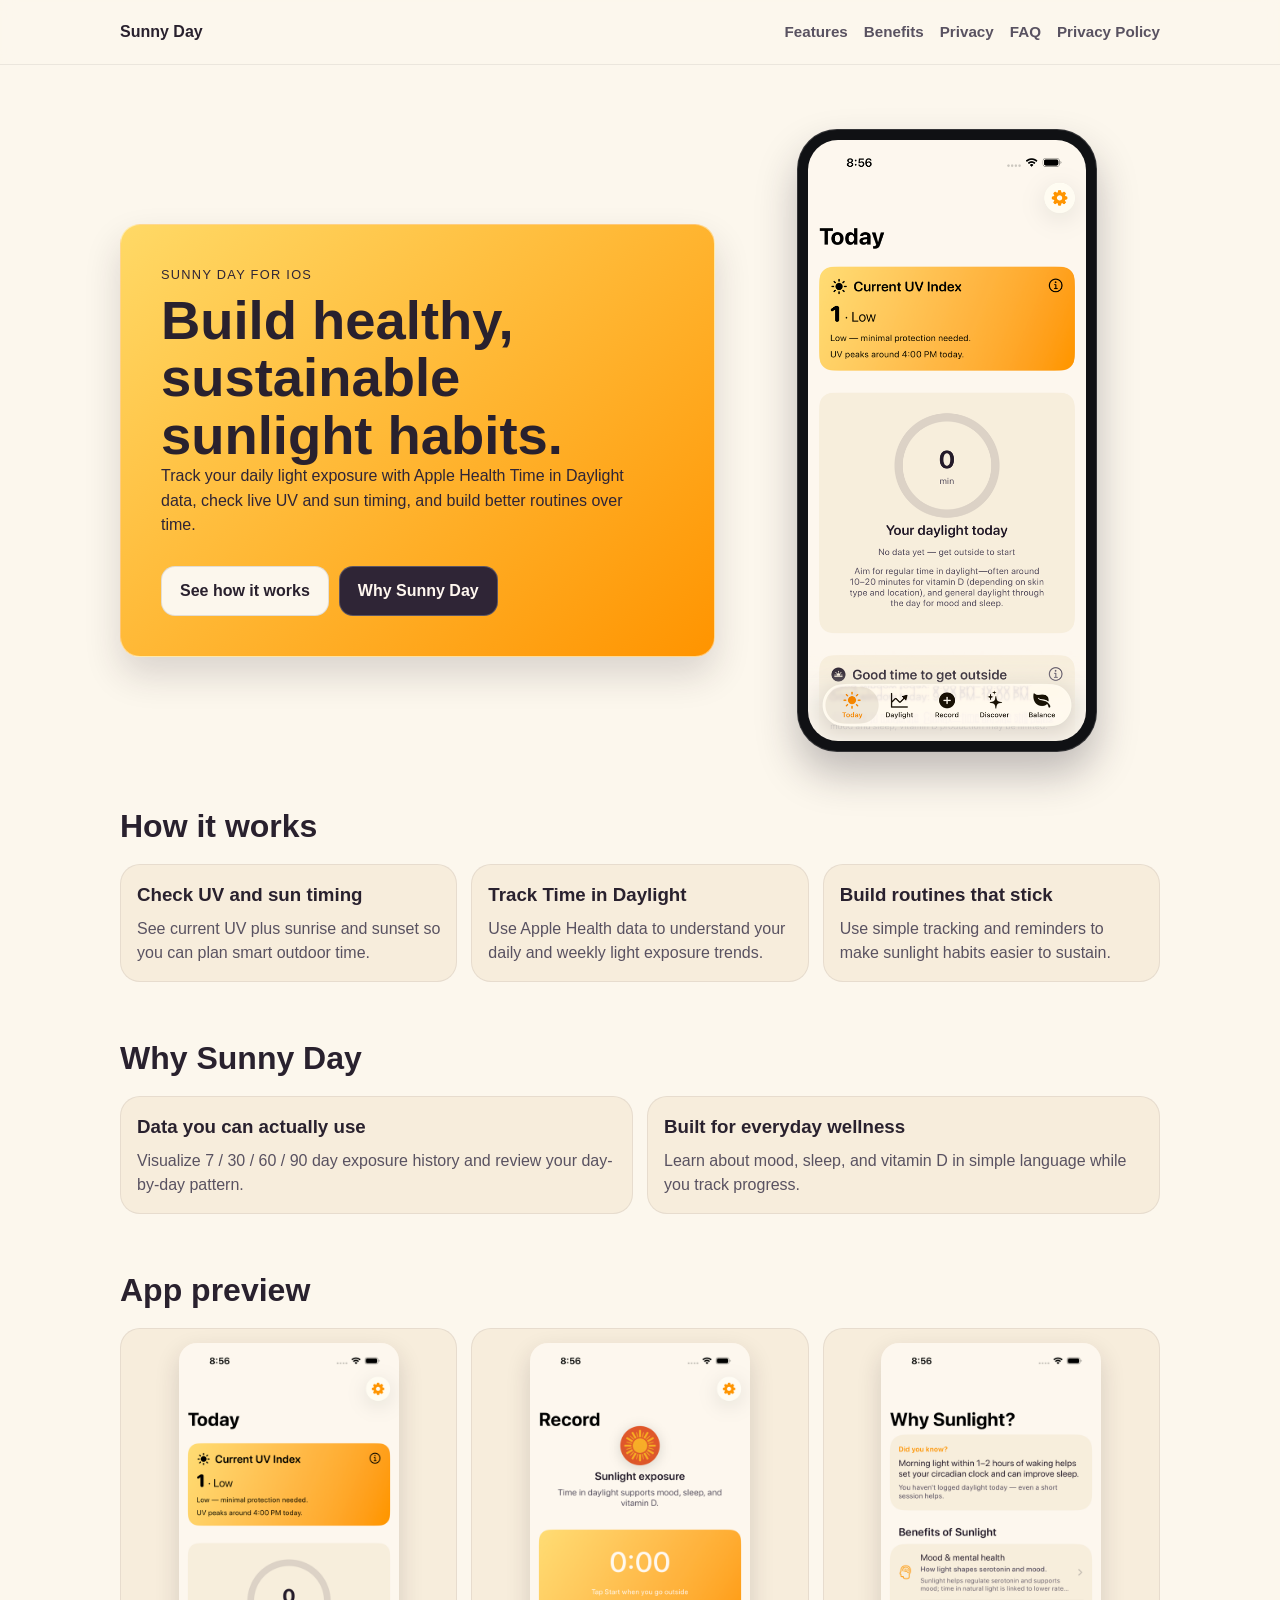
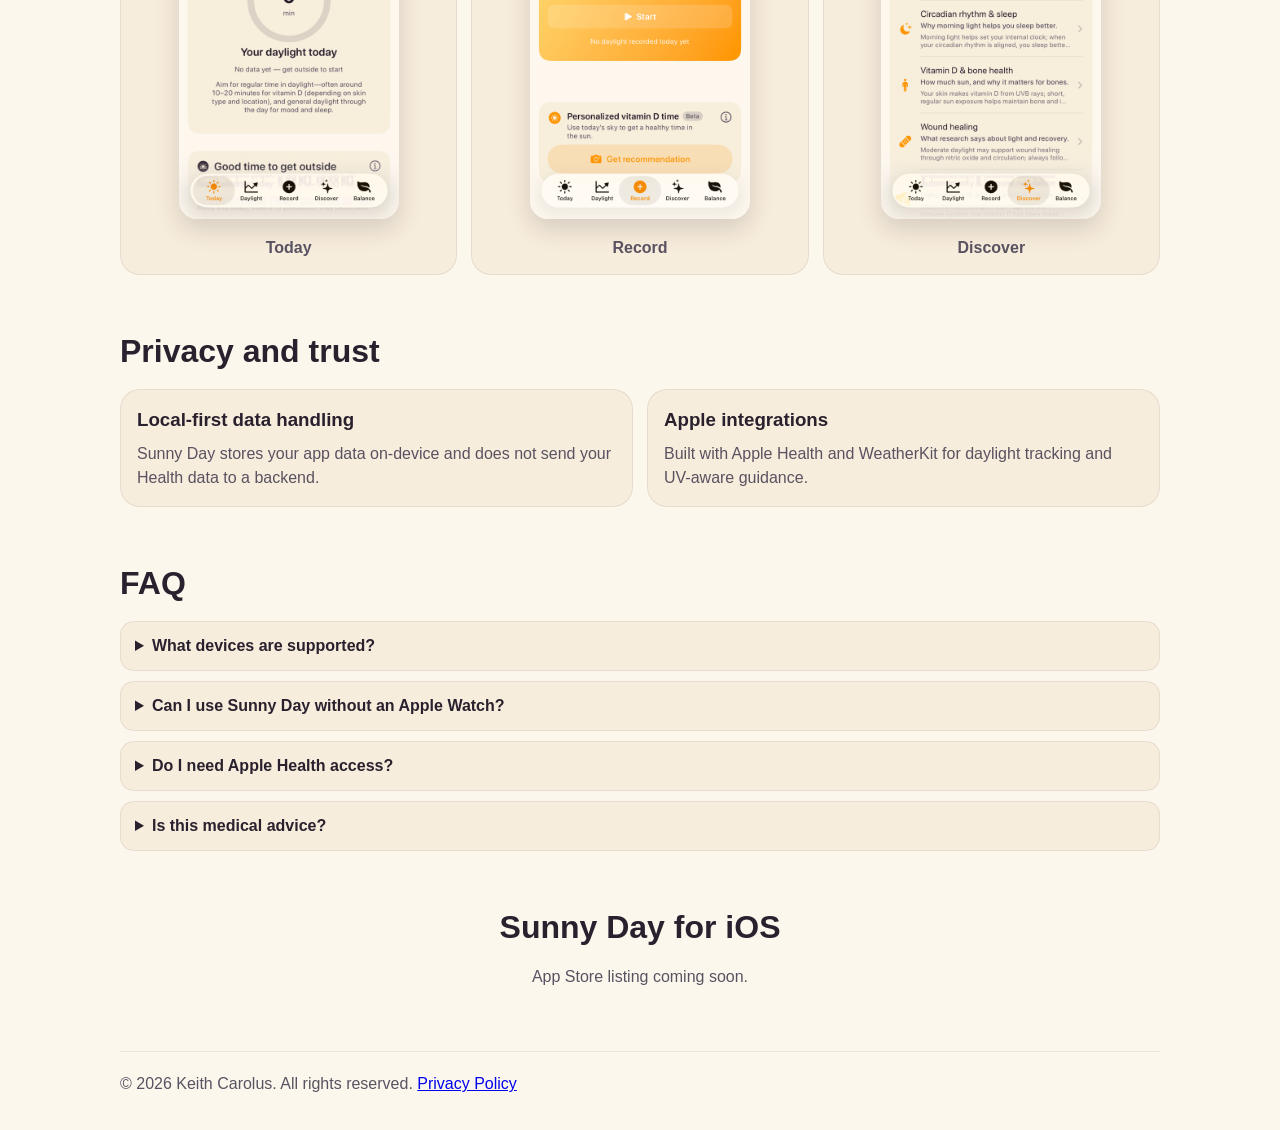
==== index.html @ e941375b "Add dedicated privacy policy page and site links. This adds privacy.html, links to it from navigatio" ====
<!doctype html>
<html lang="en">
  <head>
    <meta charset="utf-8" />
    <meta name="viewport" content="width=device-width, initial-scale=1" />
    <title>Sunny Day</title>
    <meta
      name="description"
      content="Sunny Day for iOS helps you build healthy, sustainable sunlight habits."
    />
    <meta property="og:title" content="Sunny Day for iOS" />
    <meta
      property="og:description"
      content="Track daylight, check UV, and build healthy sunlight routines with Sunny Day."
    />
    <meta property="og:type" content="website" />
    <meta property="og:url" content="https://sunny-day.app/" />
    <meta property="og:image" content="https://sunny-day.app/apple-touch-icon.png" />
    <meta name="twitter:card" content="summary_large_image" />
    <meta name="twitter:title" content="Sunny Day for iOS" />
    <meta
      name="twitter:description"
      content="Build healthy, sustainable sunlight habits with data from Apple Health."
    />
    <link rel="canonical" href="https://sunny-day.app/" />
    <link rel="icon" type="image/png" sizes="32x32" href="./favicon-32.png" />
    <link rel="icon" type="image/png" sizes="16x16" href="./favicon-16.png" />
    <link rel="apple-touch-icon" sizes="180x180" href="./apple-touch-icon.png" />
    <link rel="stylesheet" href="./styles.css" />
  </head>
  <body>
    <header class="site-header">
      <div class="container nav-wrap">
        <a class="brand" href="#top">Sunny Day</a>
        <nav>
          <a href="#features">Features</a>
          <a href="#benefits">Benefits</a>
          <a href="#privacy">Privacy</a>
          <a href="#faq">FAQ</a>
          <a href="./privacy.html">Privacy Policy</a>
        </nav>
      </div>
    </header>

    <main id="top">
      <section class="hero container">
        <div class="hero-copy">
          <p class="eyebrow">Sunny Day for iOS</p>
          <h1>Build healthy, sustainable sunlight habits.</h1>
          <p class="body">
            Track your daily light exposure with Apple Health Time in Daylight
            data, check live UV and sun timing, and build better routines over
            time.
          </p>
          <div class="cta-row">
            <a class="cta" href="#features">See how it works</a>
            <a class="cta cta-primary" href="#benefits">Why Sunny Day</a>
          </div>
        </div>
        <div class="hero-art" aria-label="Sunny Day app preview">
          <div class="device-mockup">
            <img src="./assets/screenshots/01_today.png" alt="Sunny Day Today view screenshot" />
          </div>
        </div>
      </section>

      <section id="features" class="section container">
        <h2>How it works</h2>
        <div class="grid three">
          <article class="card">
            <h3>Check UV and sun timing</h3>
            <p>See current UV plus sunrise and sunset so you can plan smart outdoor time.</p>
          </article>
          <article class="card">
            <h3>Track Time in Daylight</h3>
            <p>Use Apple Health data to understand your daily and weekly light exposure trends.</p>
          </article>
          <article class="card">
            <h3>Build routines that stick</h3>
            <p>Use simple tracking and reminders to make sunlight habits easier to sustain.</p>
          </article>
        </div>
      </section>

      <section id="benefits" class="section container">
        <h2>Why Sunny Day</h2>
        <div class="grid two">
          <article class="card">
            <h3>Data you can actually use</h3>
            <p>Visualize 7 / 30 / 60 / 90 day exposure history and review your day-by-day pattern.</p>
          </article>
          <article class="card">
            <h3>Built for everyday wellness</h3>
            <p>Learn about mood, sleep, and vitamin D in simple language while you track progress.</p>
          </article>
        </div>
      </section>

      <section class="section container">
        <h2>App preview</h2>
        <div class="grid three">
          <article class="shot">
            <img src="./assets/screenshots/01_today.png" alt="Sunny Day Today view screenshot" />
            <p>Today</p>
          </article>
          <article class="shot">
            <img src="./assets/screenshots/03_record.png" alt="Sunny Day Record view screenshot" />
            <p>Record</p>
          </article>
          <article class="shot">
            <img src="./assets/screenshots/04_discover.png" alt="Sunny Day Discover view screenshot" />
            <p>Discover</p>
          </article>
        </div>
      </section>

      <section id="privacy" class="section container">
        <h2>Privacy and trust</h2>
        <div class="grid two">
          <article class="card">
            <h3>Local-first data handling</h3>
            <p>Sunny Day stores your app data on-device and does not send your Health data to a backend.</p>
          </article>
          <article class="card">
            <h3>Apple integrations</h3>
            <p>Built with Apple Health and WeatherKit for daylight tracking and UV-aware guidance.</p>
          </article>
        </div>
      </section>

      <section id="faq" class="section container">
        <h2>FAQ</h2>
        <div class="faq-list">
          <details>
            <summary>What devices are supported?</summary>
            <p>Sunny Day requires iOS 26 or later on iPhone. For Apple Health Time in Daylight data, you need a compatible Apple Watch (SE 2, Series 6, Ultra, and newer).</p>
          </details>
          <details>
            <summary>Can I use Sunny Day without an Apple Watch?</summary>
            <p>Yes. You can still use UV and sun timing features and manually record daylight sessions. Apple Watch is needed only for automatic Time in Daylight tracking from Health.</p>
          </details>
          <details>
            <summary>Do I need Apple Health access?</summary>
            <p>For exposure tracking features, yes. Sunny Day reads and writes the Time in Daylight quantity type for history views and manual recordings.</p>
          </details>
          <details>
            <summary>Is this medical advice?</summary>
            <p>No. Sunny Day is a general wellness app and does not provide medical advice, diagnosis, or treatment.</p>
          </details>
        </div>
      </section>

      <section class="section section-cta container">
        <h2>Sunny Day for iOS</h2>
        <p>App Store listing coming soon.</p>
      </section>
    </main>

    <footer class="site-footer container">
      <p>&copy; 2026 Keith Carolus. All rights reserved. <a href="./privacy.html">Privacy Policy</a></p>
    </footer>
  </body>
</html>
---- styles.css ----
:root {
  color-scheme: light dark;
  --surface: #fcf7ed;
  --surface-alt: #f7eddc;
  --text-primary: #29212e;
  --text-secondary: #595261;
  --brand-primary: #ff9400;
  --brand-secondary: #ffd966;
  --container: 1040px;
}

* {
  box-sizing: border-box;
}

body {
  margin: 0;
  font-family: ui-rounded, "SF Pro Rounded", -apple-system, BlinkMacSystemFont, "Segoe UI", sans-serif;
  color: var(--text-primary);
  background: var(--surface);
  line-height: 1.5;
}

.container {
  width: min(var(--container), calc(100% - 32px));
  margin-inline: auto;
}

.site-header {
  position: sticky;
  top: 0;
  z-index: 5;
  background: color-mix(in srgb, var(--surface) 85%, transparent);
  backdrop-filter: blur(8px);
  border-bottom: 1px solid rgba(41, 33, 46, 0.08);
}

.nav-wrap {
  min-height: 64px;
  display: flex;
  align-items: center;
  justify-content: space-between;
  gap: 12px;
}

.brand {
  font-weight: 800;
  color: var(--text-primary);
  text-decoration: none;
}

nav {
  display: flex;
  gap: 16px;
}

nav a {
  color: var(--text-secondary);
  text-decoration: none;
  font-weight: 600;
  font-size: 0.95rem;
}

nav a:hover {
  color: var(--text-primary);
}

.hero {
  display: grid;
  gap: 20px;
  grid-template-columns: 1.4fr 1fr;
  align-items: center;
  padding: clamp(28px, 5vw, 64px) 0 24px;
}

.hero-copy {
  background: linear-gradient(140deg, var(--brand-secondary), var(--brand-primary));
  border: 1px solid rgba(255, 255, 255, 0.45);
  border-radius: 20px;
  padding: clamp(24px, 4vw, 40px);
  box-shadow: 0 18px 36px rgba(41, 33, 46, 0.16);
}

.hero-art {
  display: grid;
  place-items: center;
}

.device-mockup {
  width: min(300px, 78%);
  background: #101114;
  border-radius: 40px;
  padding: 10px;
  box-shadow: 0 22px 40px rgba(41, 33, 46, 0.28);
  border: 1px solid rgba(255, 255, 255, 0.15);
}

.device-mockup img {
  display: block;
  width: 100%;
  border-radius: 30px;
}

.eyebrow {
  margin: 0 0 8px;
  font-size: 0.8rem;
  letter-spacing: 0.1em;
  text-transform: uppercase;
  color: #2f2536;
}

h1 {
  margin: 0;
  font-size: clamp(2rem, 6vw, 3.4rem);
  line-height: 1.05;
  color: var(--text-primary);
  font-weight: 800;
}

.tagline {
  margin: 14px 0 10px;
  font-size: clamp(1.1rem, 2.6vw, 1.4rem);
  color: var(--text-primary);
  font-weight: 600;
}

.body {
  margin: 0 0 28px;
  max-width: 56ch;
  line-height: 1.55;
  color: #2f2536;
}

.cta-row {
  display: flex;
  flex-wrap: wrap;
  gap: 10px;
}

.cta {
  display: inline-block;
  background: var(--surface);
  color: var(--text-primary);
  text-decoration: none;
  font-weight: 700;
  border-radius: 14px;
  padding: 12px 18px;
  border: 1px solid rgba(41, 33, 46, 0.12);
}

.cta:hover {
  background: var(--surface-alt);
}

.cta-primary {
  background: #2f2536;
  color: #fff7ef;
  border-color: rgba(255, 255, 255, 0.22);
}

.cta-primary:hover {
  background: #1f1824;
}

.section {
  padding: 26px 0;
}

.section h2 {
  margin: 0 0 14px;
  font-size: clamp(1.3rem, 3vw, 2rem);
}

.grid {
  display: grid;
  gap: 14px;
}

.grid.three {
  grid-template-columns: repeat(3, minmax(0, 1fr));
}

.grid.five {
  grid-template-columns: repeat(5, minmax(0, 1fr));
}

.grid.two {
  grid-template-columns: repeat(2, minmax(0, 1fr));
}

.card {
  background: var(--surface-alt);
  border: 1px solid rgba(41, 33, 46, 0.08);
  border-radius: 20px;
  padding: 16px;
}

.card h3 {
  margin: 0 0 8px;
}

.card p {
  margin: 0;
  color: var(--text-secondary);
}

.shot {
  margin: 0;
  background: var(--surface-alt);
  border: 1px solid rgba(41, 33, 46, 0.08);
  border-radius: 20px;
  padding: 14px;
  text-align: center;
}

.shot img {
  width: 100%;
  max-width: 220px;
  border-radius: 18px;
  box-shadow: 0 10px 24px rgba(41, 33, 46, 0.16);
}

.shot p {
  margin: 10px 0 0;
  color: var(--text-secondary);
  font-weight: 600;
}

.faq-list {
  display: grid;
  gap: 10px;
}

details {
  background: var(--surface-alt);
  border: 1px solid rgba(41, 33, 46, 0.08);
  border-radius: 14px;
  padding: 12px 14px;
}

summary {
  cursor: pointer;
  font-weight: 700;
}

details p {
  margin: 8px 0 0;
  color: var(--text-secondary);
}

.section-cta {
  text-align: center;
  padding-bottom: 48px;
}

.section-cta p {
  margin: 0 0 14px;
  color: var(--text-secondary);
}

.site-footer {
  border-top: 1px solid rgba(41, 33, 46, 0.08);
  padding: 20px 0 34px;
}

.site-footer p {
  margin: 0;
  color: var(--text-secondary);
}

@media (max-width: 860px) {
  .hero {
    grid-template-columns: 1fr;
  }

  .hero-art {
    order: -1;
  }

  .device-mockup {
    width: min(260px, 70%);
  }

  .grid.three,
  .grid.five,
  .grid.two {
    grid-template-columns: 1fr;
  }
}

@media (prefers-color-scheme: dark) {
  :root {
    --surface: #1c1a1f;
    --surface-alt: #2e2930;
    --text-primary: #faf5f0;
    --text-secondary: #b8afbf;
    --brand-primary: #ff9e26;
    --brand-secondary: #f2bf59;
  }

  .site-header,
  .site-footer,
  .card,
  .shot,
  details {
    border-color: rgba(255, 255, 255, 0.09);
  }

  .eyebrow {
    color: rgba(250, 245, 240, 0.85);
  }

  .cta {
    border-color: rgba(255, 255, 255, 0.1);
  }

  .cta-primary {
    background: #faf5f0;
    color: #1c1a1f;
  }

  .cta-primary:hover {
    background: #e9ddd1;
  }

  .device-mockup {
    background: #090a0c;
    border-color: rgba(255, 255, 255, 0.2);
  }
}
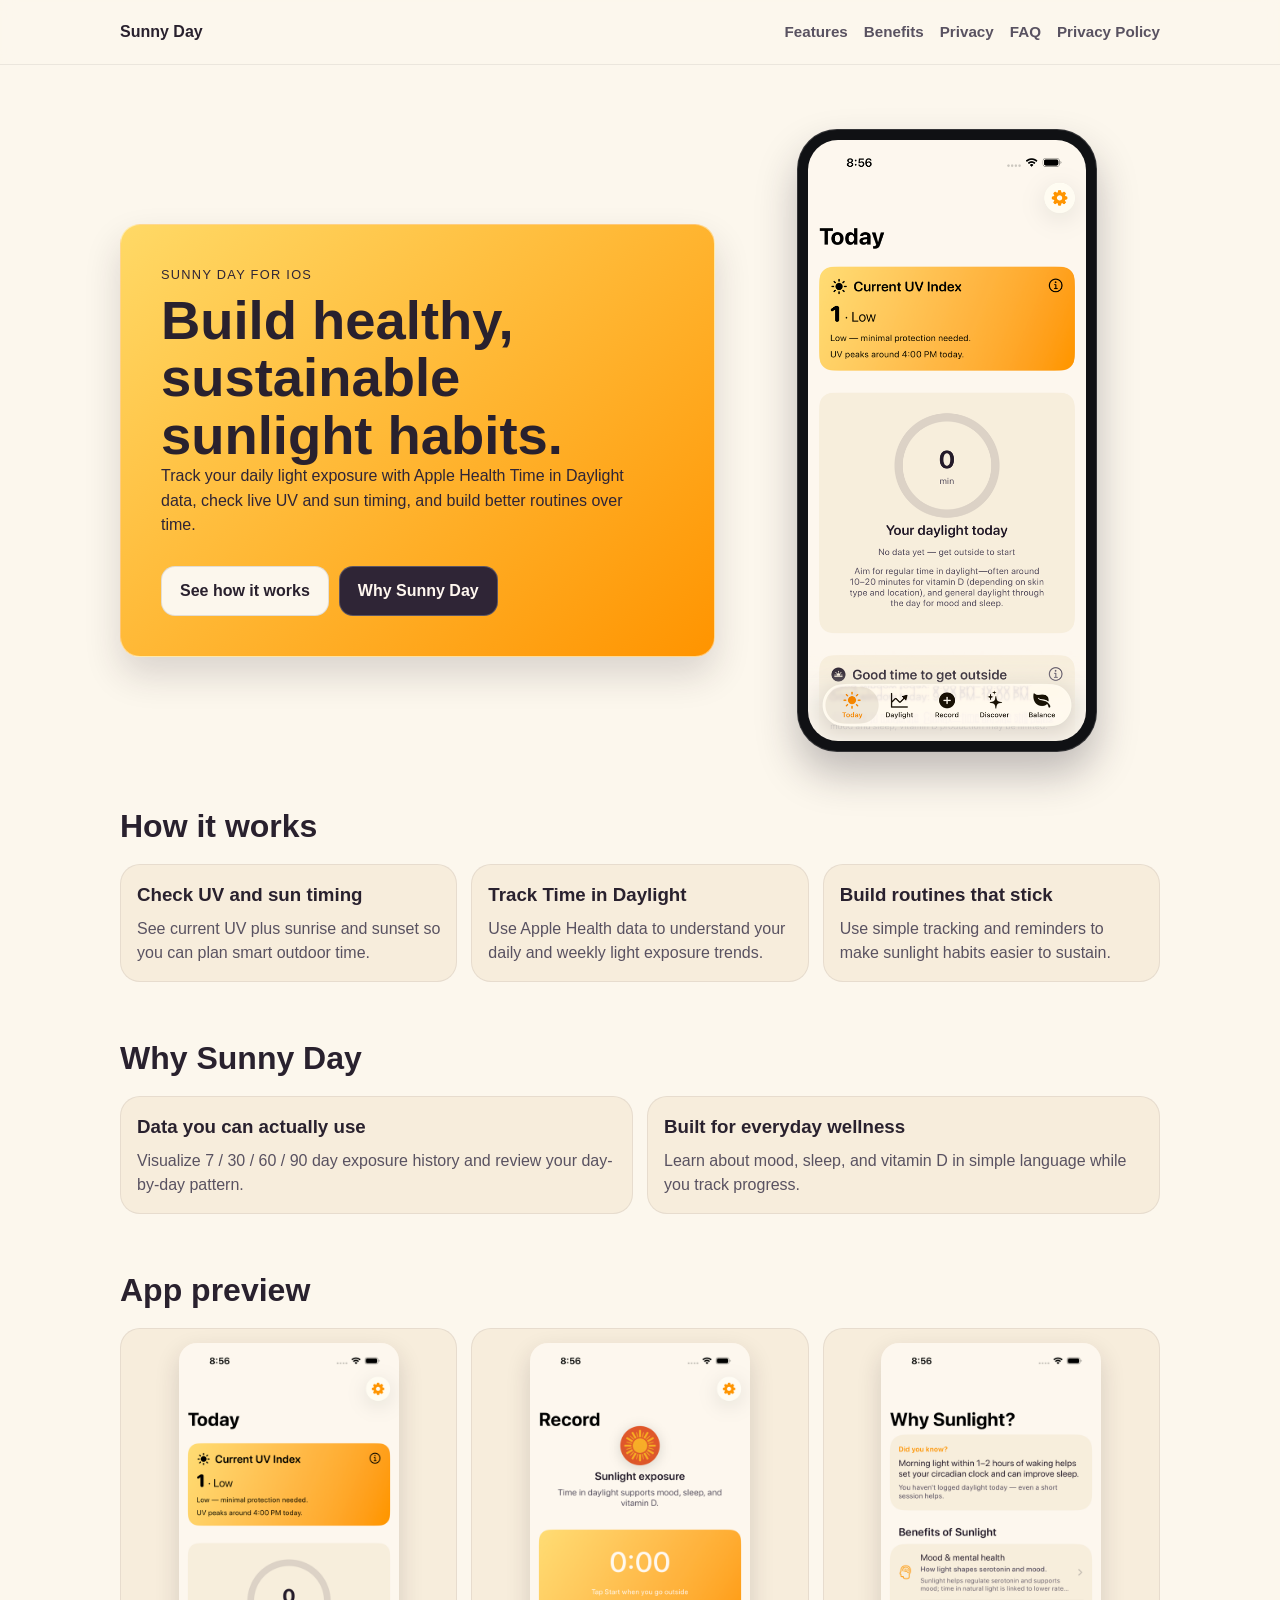
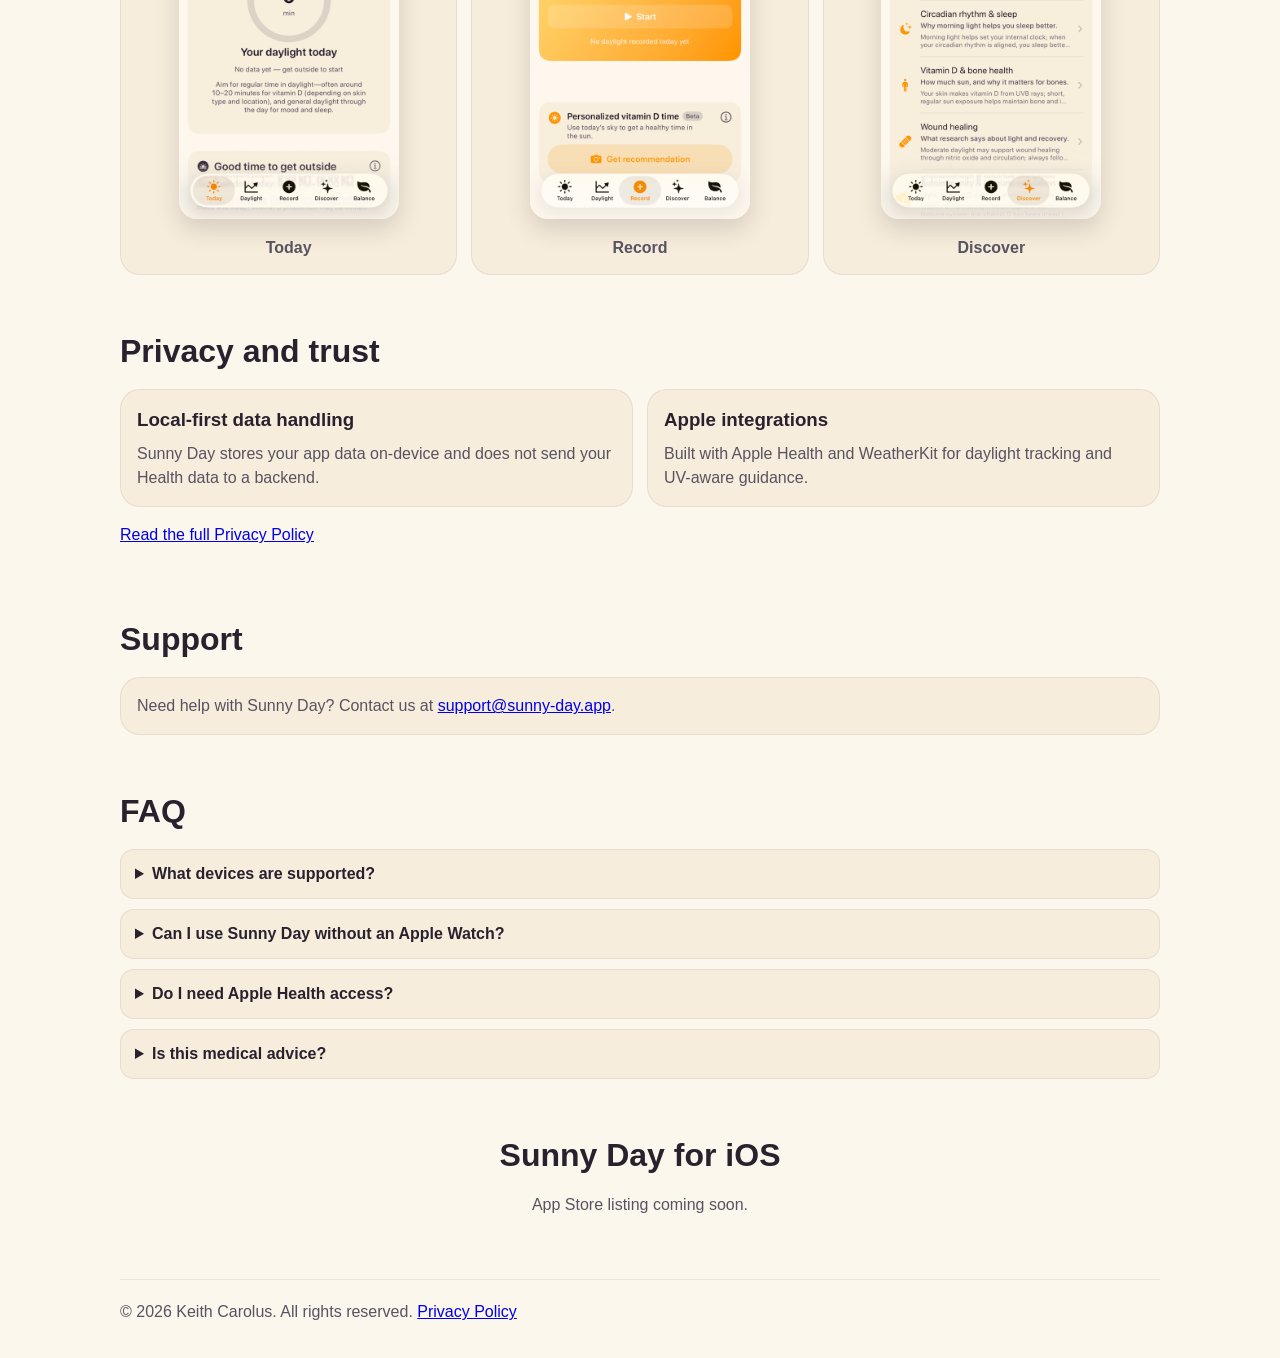
==== commit c8970da3: "Add support section and refine privacy policy link placement. This adds a support contact block and " ====
--- a/index.html
+++ b/index.html
@@ -126,6 +126,14 @@
             <p>Built with Apple Health and WeatherKit for daylight tracking and UV-aware guidance.</p>
           </article>
         </div>
+        <p><a href="./privacy.html">Read the full Privacy Policy</a></p>
+      </section>
+
+      <section id="support" class="section container">
+        <h2>Support</h2>
+        <div class="card">
+          <p>Need help with Sunny Day? Contact us at <a href="mailto:support@sunny-day.app">support@sunny-day.app</a>.</p>
+        </div>
       </section>
 
       <section id="faq" class="section container">
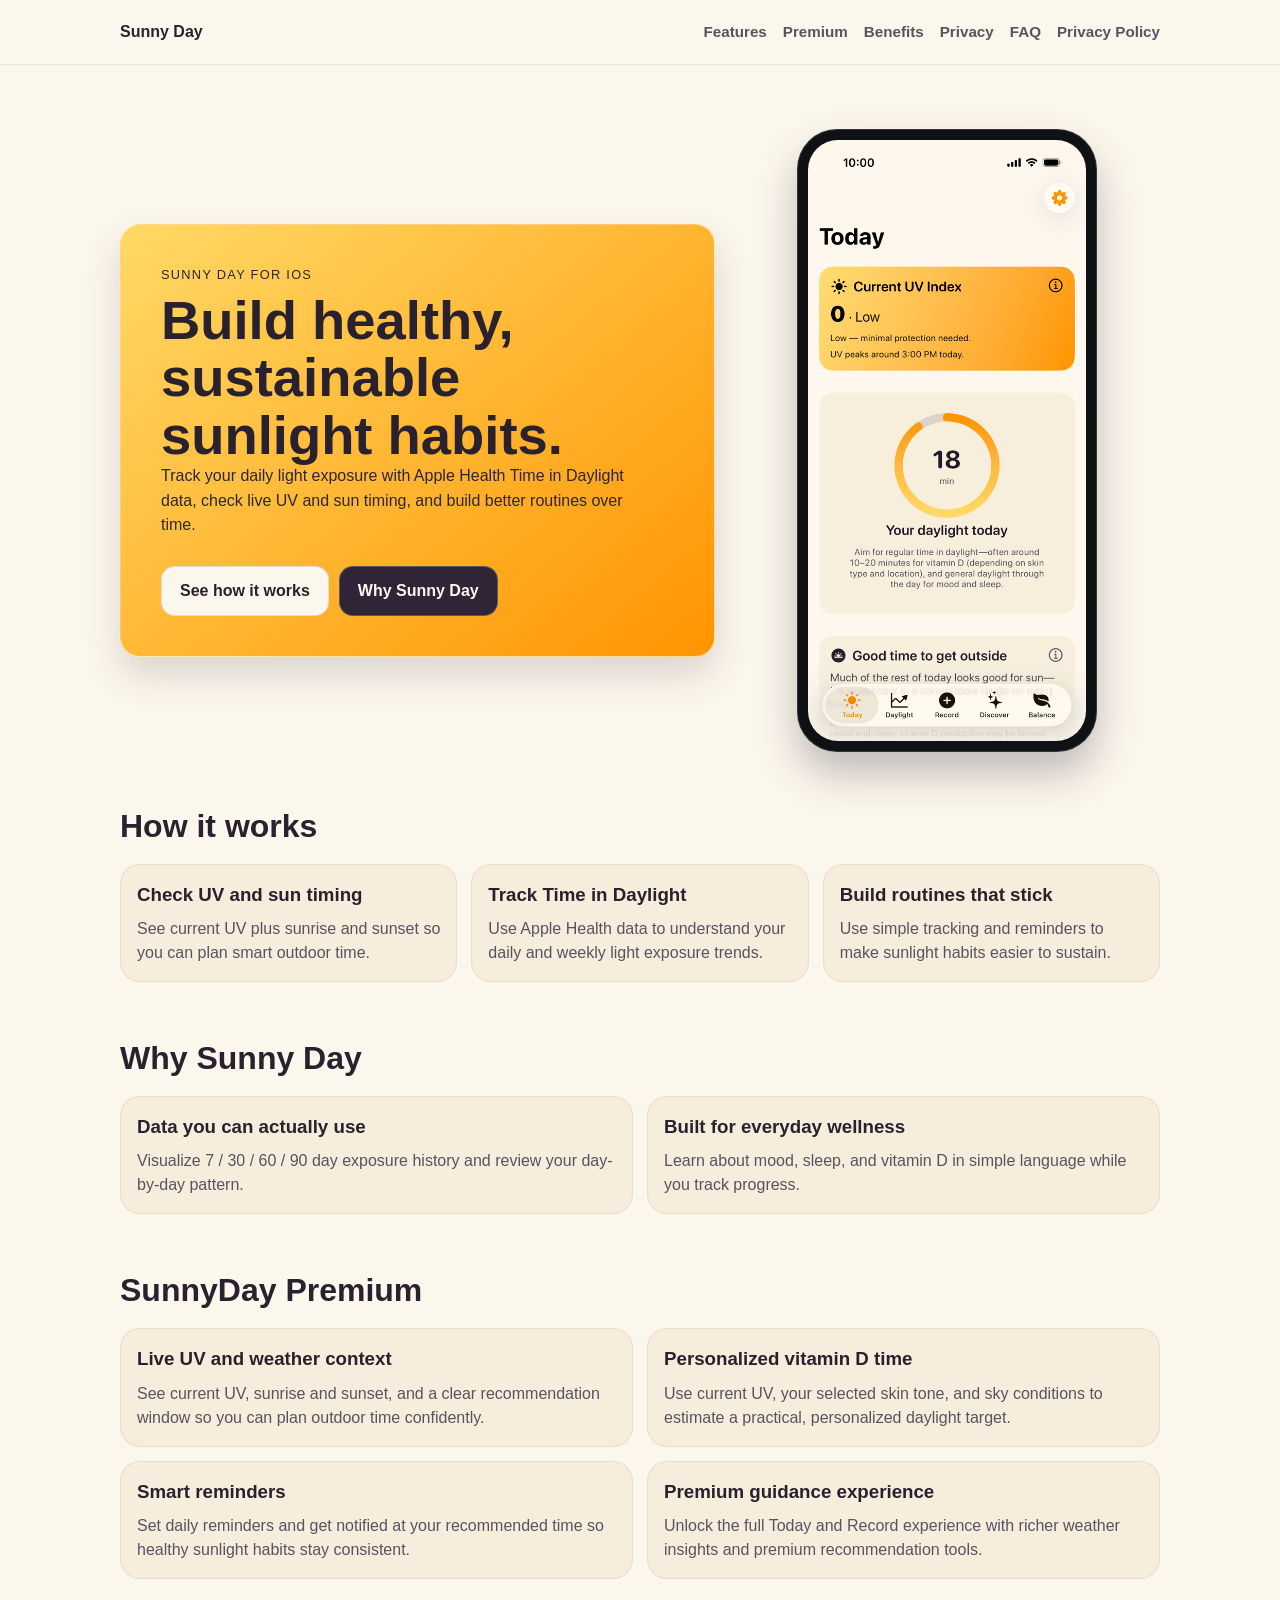
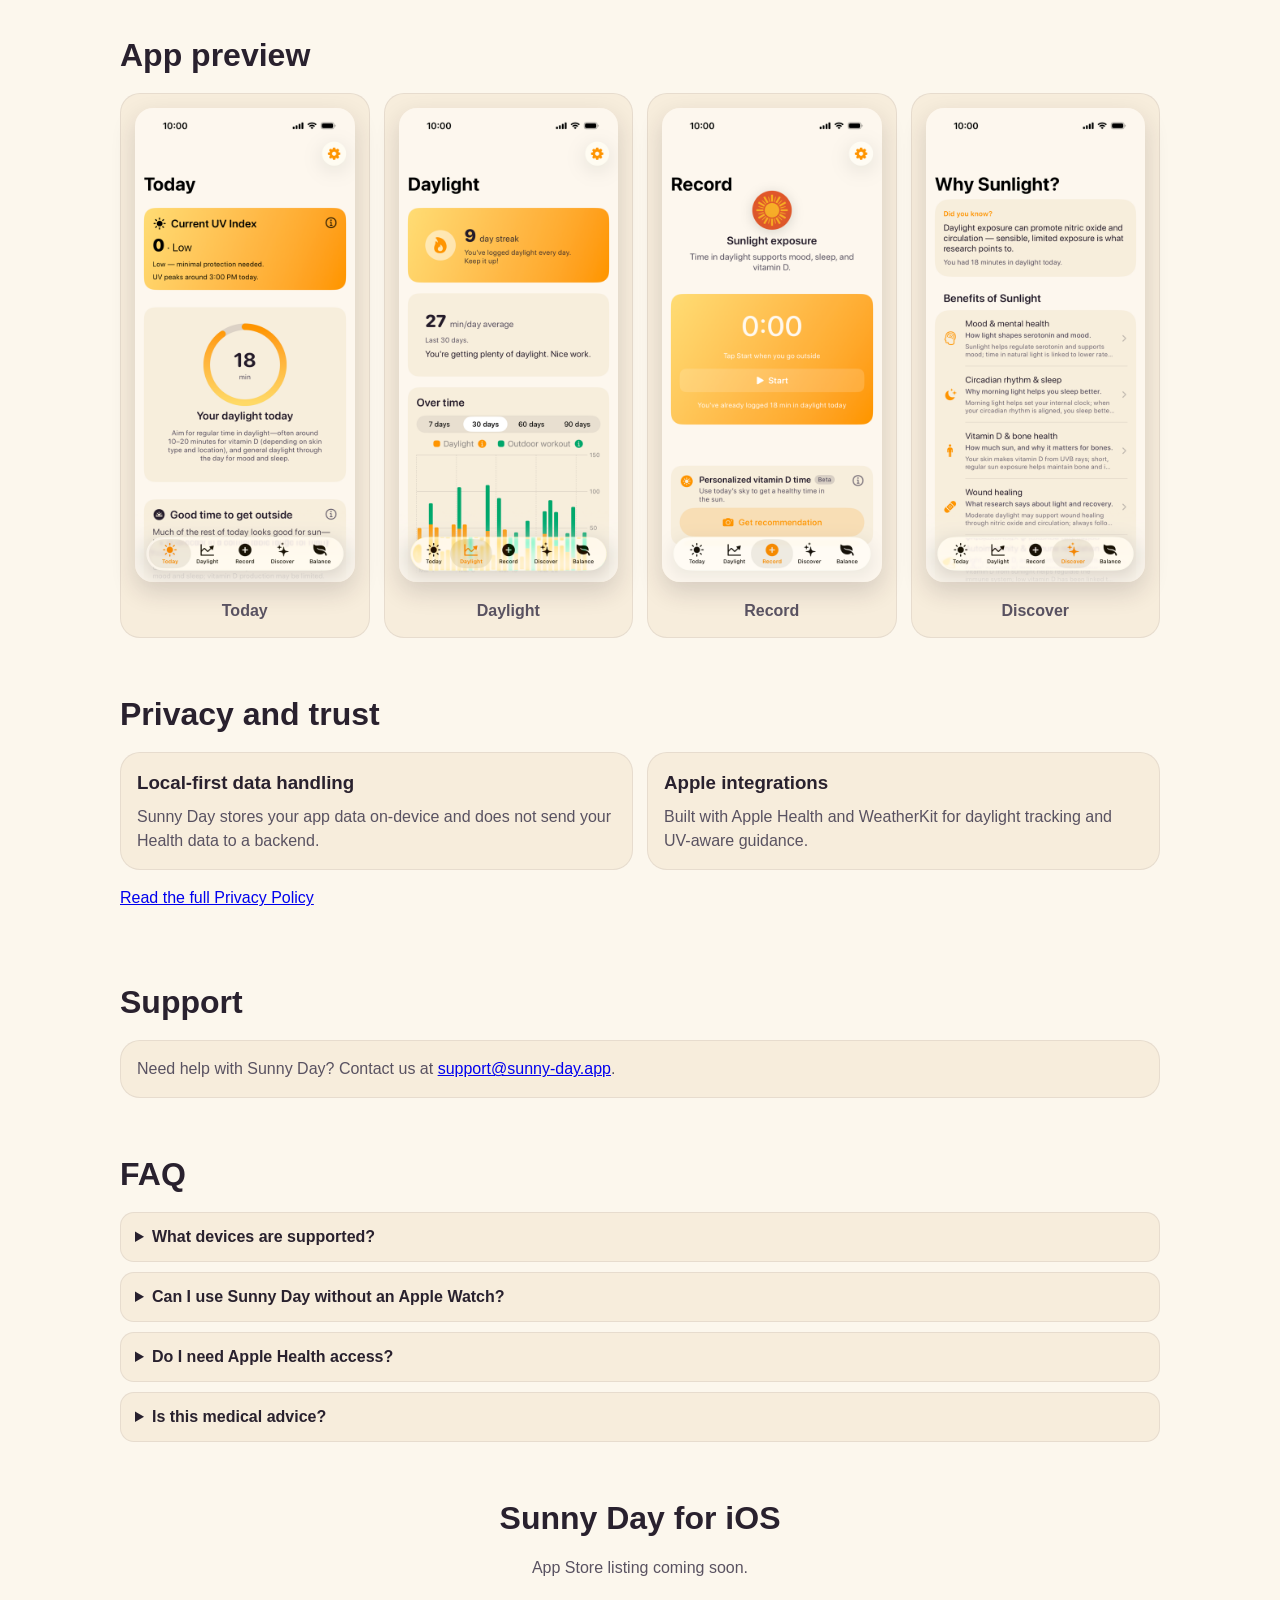
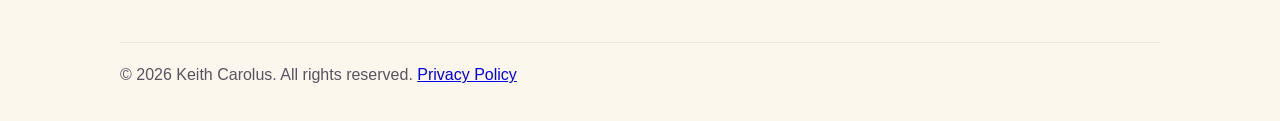
==== commit 19cbb02f: "Add Daylight preview and SunnyDay Premium section. Expand the app preview gallery to include the Day" ====
--- a/index.html
+++ b/index.html
@@ -34,6 +34,7 @@
         <a class="brand" href="#top">Sunny Day</a>
         <nav>
           <a href="#features">Features</a>
+          <a href="#premium">Premium</a>
           <a href="#benefits">Benefits</a>
           <a href="#privacy">Privacy</a>
           <a href="#faq">FAQ</a>
@@ -96,12 +97,38 @@
         </div>
       </section>
 
+      <section id="premium" class="section container">
+        <h2>SunnyDay Premium</h2>
+        <div class="grid two">
+          <article class="card">
+            <h3>Live UV and weather context</h3>
+            <p>See current UV, sunrise and sunset, and a clear recommendation window so you can plan outdoor time confidently.</p>
+          </article>
+          <article class="card">
+            <h3>Personalized vitamin D time</h3>
+            <p>Use current UV, your selected skin tone, and sky conditions to estimate a practical, personalized daylight target.</p>
+          </article>
+          <article class="card">
+            <h3>Smart reminders</h3>
+            <p>Set daily reminders and get notified at your recommended time so healthy sunlight habits stay consistent.</p>
+          </article>
+          <article class="card">
+            <h3>Premium guidance experience</h3>
+            <p>Unlock the full Today and Record experience with richer weather insights and premium recommendation tools.</p>
+          </article>
+        </div>
+      </section>
+
       <section class="section container">
         <h2>App preview</h2>
-        <div class="grid three">
+        <div class="grid four">
           <article class="shot">
             <img src="./assets/screenshots/01_today.png" alt="Sunny Day Today view screenshot" />
             <p>Today</p>
+          </article>
+          <article class="shot">
+            <img src="./assets/screenshots/02_daylight.png" alt="Sunny Day Daylight view screenshot" />
+            <p>Daylight</p>
           </article>
           <article class="shot">
             <img src="./assets/screenshots/03_record.png" alt="Sunny Day Record view screenshot" />
--- a/styles.css
+++ b/styles.css
@@ -180,6 +180,10 @@
   grid-template-columns: repeat(3, minmax(0, 1fr));
 }
 
+.grid.four {
+  grid-template-columns: repeat(4, minmax(0, 1fr));
+}
+
 .grid.five {
   grid-template-columns: repeat(5, minmax(0, 1fr));
 }
@@ -282,6 +286,7 @@
   }
 
   .grid.three,
+  .grid.four,
   .grid.five,
   .grid.two {
     grid-template-columns: 1fr;
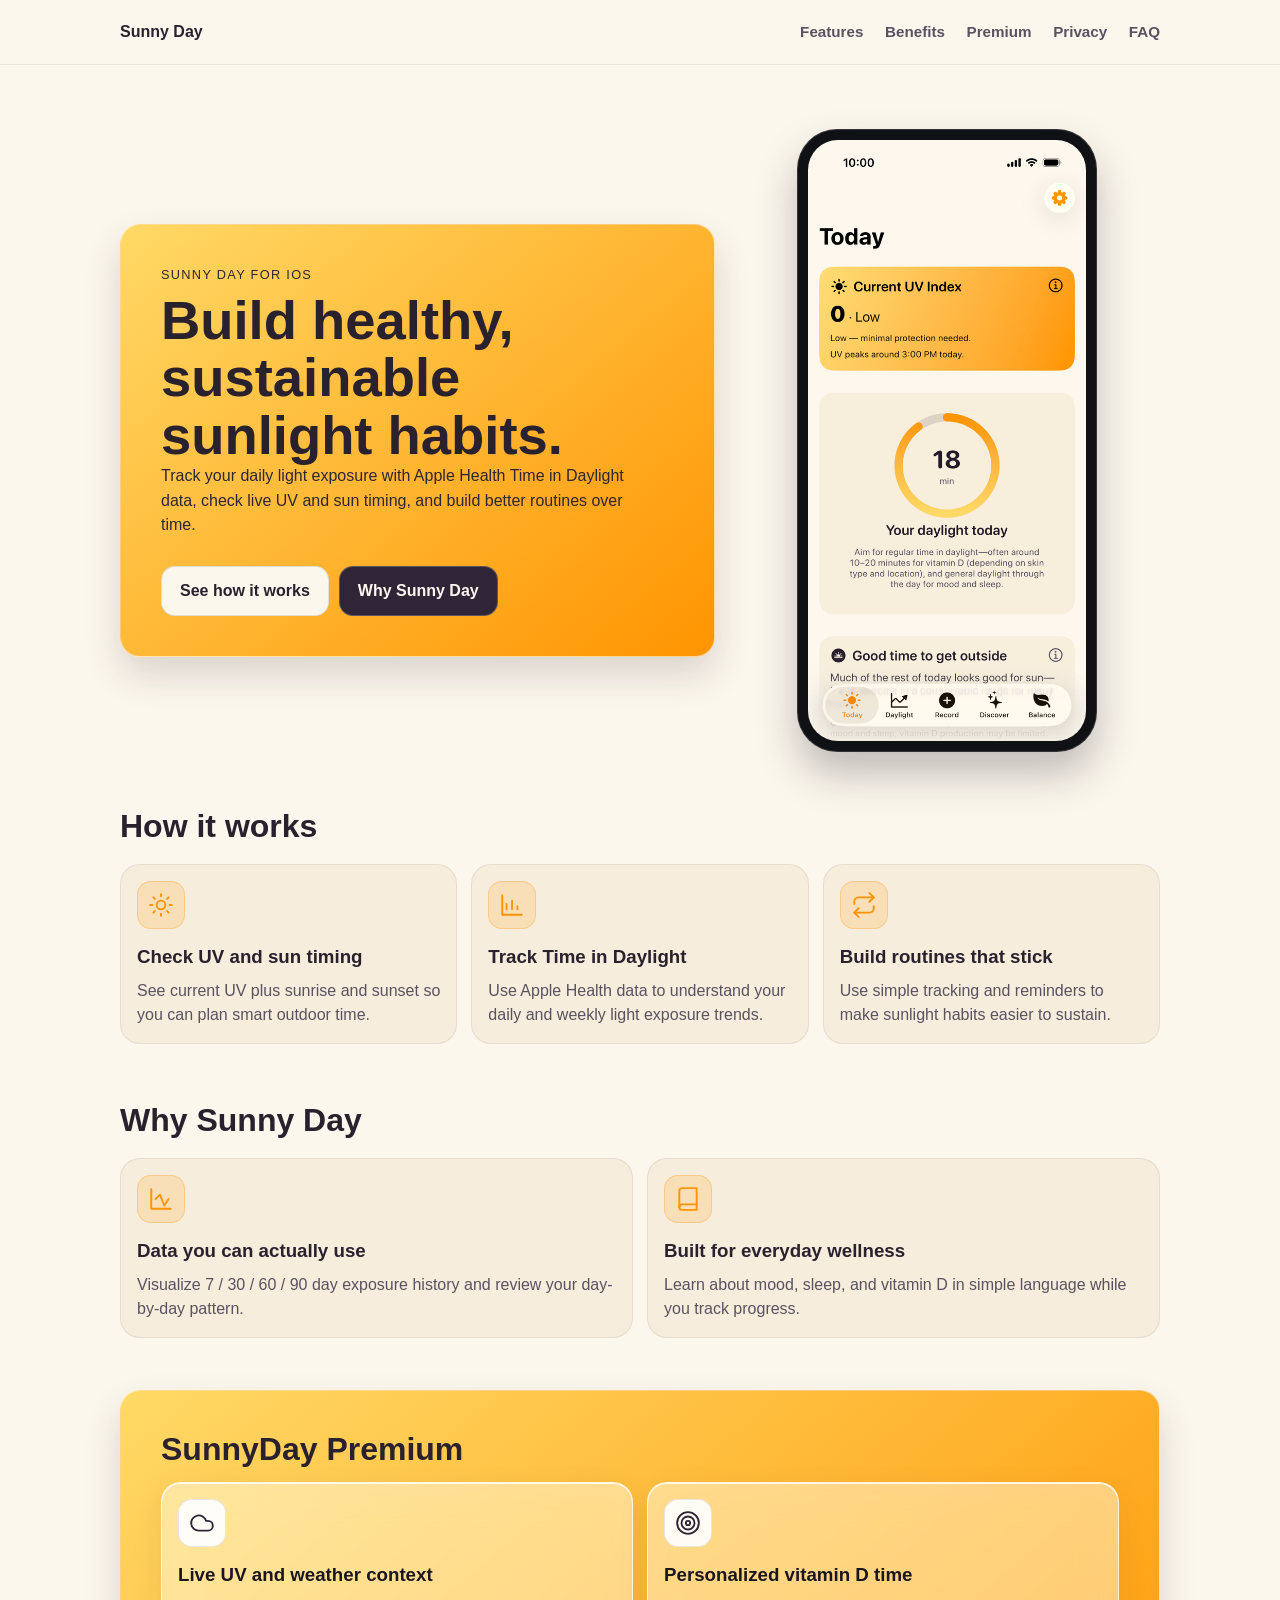
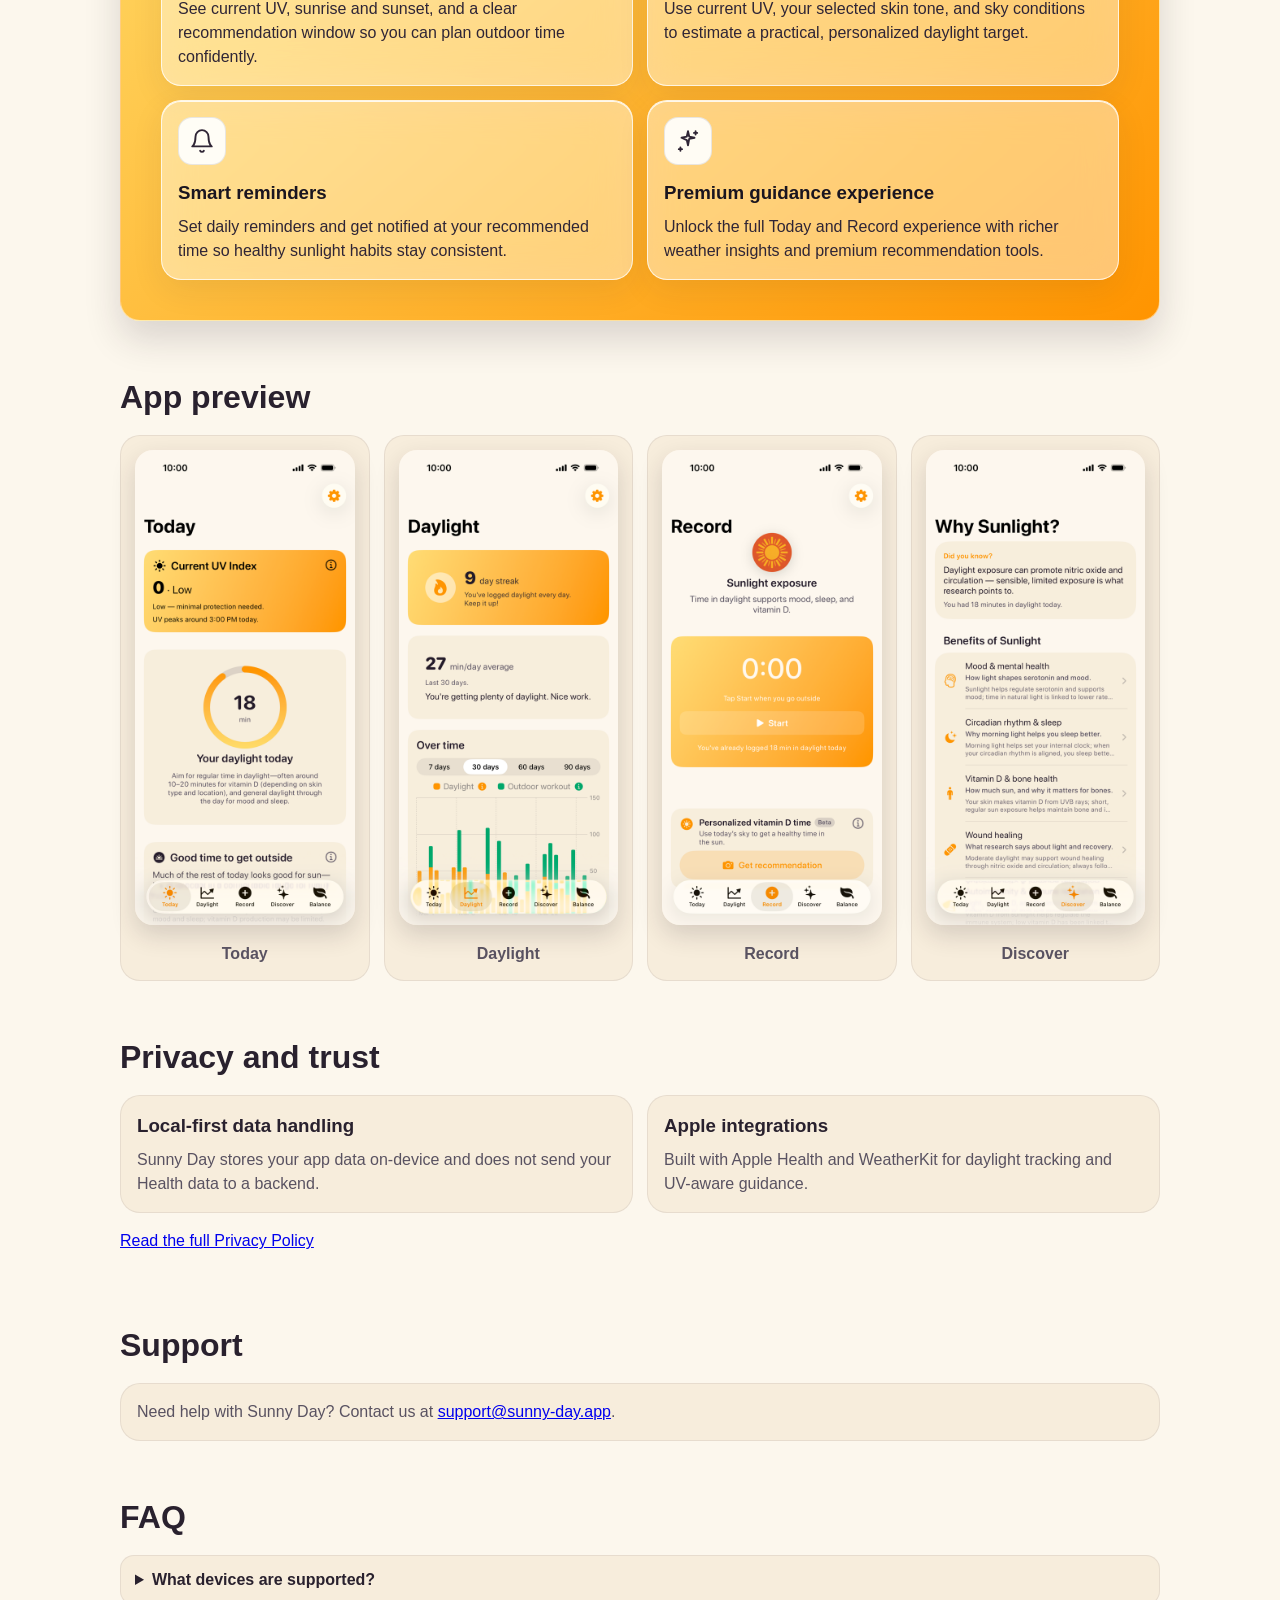
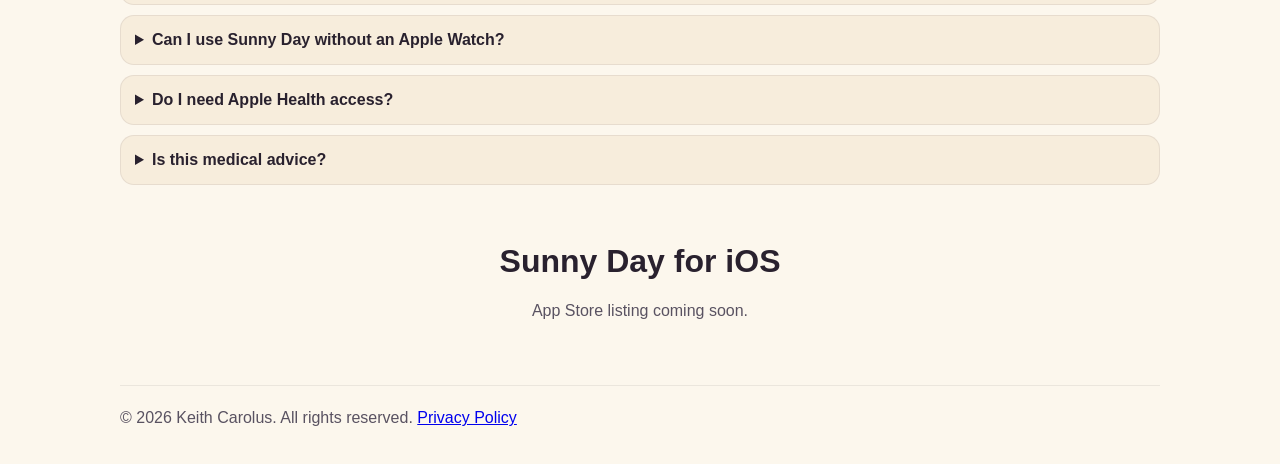
==== commit 94380637: "Marketing site: nav, privacy layout, icons, premium sunny card - Nav order Features → Benefits → Pre" ====
--- a/index.html
+++ b/index.html
@@ -32,13 +32,12 @@
     <header class="site-header">
       <div class="container nav-wrap">
         <a class="brand" href="#top">Sunny Day</a>
-        <nav>
+        <nav aria-label="Primary">
           <a href="#features">Features</a>
+          <a href="#benefits">Benefits</a>
           <a href="#premium">Premium</a>
-          <a href="#benefits">Benefits</a>
           <a href="#privacy">Privacy</a>
           <a href="#faq">FAQ</a>
-          <a href="./privacy.html">Privacy Policy</a>
         </nav>
       </div>
     </header>
@@ -69,14 +68,23 @@
         <h2>How it works</h2>
         <div class="grid three">
           <article class="card">
+            <div class="card-icon" aria-hidden="true">
+              <svg xmlns="http://www.w3.org/2000/svg" viewBox="0 0 24 24" fill="none" stroke="currentColor" stroke-width="1.75" stroke-linecap="round" stroke-linejoin="round"><circle cx="12" cy="12" r="4" /><path d="M12 2v2M12 20v2M4.93 4.93l1.42 1.42M17.65 17.65l1.42 1.42M2 12h2M20 12h2M4.93 19.07l1.42-1.42M17.65 6.35l1.42-1.42" /></svg>
+            </div>
             <h3>Check UV and sun timing</h3>
             <p>See current UV plus sunrise and sunset so you can plan smart outdoor time.</p>
           </article>
           <article class="card">
+            <div class="card-icon" aria-hidden="true">
+              <svg xmlns="http://www.w3.org/2000/svg" viewBox="0 0 24 24" fill="none" stroke="currentColor" stroke-width="1.75" stroke-linecap="round" stroke-linejoin="round"><path d="M3 3v18h18" /><path d="M7 16v-5M12 16V8M17 16v-3" /></svg>
+            </div>
             <h3>Track Time in Daylight</h3>
             <p>Use Apple Health data to understand your daily and weekly light exposure trends.</p>
           </article>
           <article class="card">
+            <div class="card-icon" aria-hidden="true">
+              <svg xmlns="http://www.w3.org/2000/svg" viewBox="0 0 24 24" fill="none" stroke="currentColor" stroke-width="1.75" stroke-linecap="round" stroke-linejoin="round"><path d="M17 1l4 4-4 4" /><path d="M3 11V9a4 4 0 0 1 4-4h14" /><path d="M7 23l-4-4 4-4" /><path d="M21 13v2a4 4 0 0 1-4 4H3" /></svg>
+            </div>
             <h3>Build routines that stick</h3>
             <p>Use simple tracking and reminders to make sunlight habits easier to sustain.</p>
           </article>
@@ -87,35 +95,55 @@
         <h2>Why Sunny Day</h2>
         <div class="grid two">
           <article class="card">
+            <div class="card-icon" aria-hidden="true">
+              <svg xmlns="http://www.w3.org/2000/svg" viewBox="0 0 24 24" fill="none" stroke="currentColor" stroke-width="1.75" stroke-linecap="round" stroke-linejoin="round"><path d="M3 3v18h18" /><path d="M7 12l4-4 4 10 4-6" /></svg>
+            </div>
             <h3>Data you can actually use</h3>
             <p>Visualize 7 / 30 / 60 / 90 day exposure history and review your day-by-day pattern.</p>
           </article>
           <article class="card">
+            <div class="card-icon" aria-hidden="true">
+              <svg xmlns="http://www.w3.org/2000/svg" viewBox="0 0 24 24" fill="none" stroke="currentColor" stroke-width="1.75" stroke-linecap="round" stroke-linejoin="round"><path d="M4 19.5A2.5 2.5 0 0 1 6.5 17H20" /><path d="M6.5 2H20v20H6.5A2.5 2.5 0 0 1 4 19.5v-15A2.5 2.5 0 0 1 6.5 2z" /></svg>
+            </div>
             <h3>Built for everyday wellness</h3>
             <p>Learn about mood, sleep, and vitamin D in simple language while you track progress.</p>
           </article>
         </div>
       </section>
 
-      <section id="premium" class="section container">
-        <h2>SunnyDay Premium</h2>
-        <div class="grid two">
-          <article class="card">
+      <section id="premium" class="section container section-premium">
+        <div class="hero-copy premium-sunny">
+          <h2 class="premium-sunny-title">SunnyDay Premium</h2>
+          <div class="grid two premium-sunny-grid">
+          <article class="card">
+            <div class="card-icon" aria-hidden="true">
+              <svg xmlns="http://www.w3.org/2000/svg" viewBox="0 0 24 24" fill="none" stroke="currentColor" stroke-width="1.75" stroke-linecap="round" stroke-linejoin="round"><path d="M17.5 19H9a7 7 0 1 1 6.71-9h1.79a4.5 4.5 0 1 1 0 9Z" /></svg>
+            </div>
             <h3>Live UV and weather context</h3>
             <p>See current UV, sunrise and sunset, and a clear recommendation window so you can plan outdoor time confidently.</p>
           </article>
           <article class="card">
+            <div class="card-icon" aria-hidden="true">
+              <svg xmlns="http://www.w3.org/2000/svg" viewBox="0 0 24 24" fill="none" stroke="currentColor" stroke-width="1.75" stroke-linecap="round" stroke-linejoin="round"><circle cx="12" cy="12" r="10" /><circle cx="12" cy="12" r="6" /><circle cx="12" cy="12" r="2" /></svg>
+            </div>
             <h3>Personalized vitamin D time</h3>
             <p>Use current UV, your selected skin tone, and sky conditions to estimate a practical, personalized daylight target.</p>
           </article>
           <article class="card">
+            <div class="card-icon" aria-hidden="true">
+              <svg xmlns="http://www.w3.org/2000/svg" viewBox="0 0 24 24" fill="none" stroke="currentColor" stroke-width="1.75" stroke-linecap="round" stroke-linejoin="round"><path d="M18 8A6 6 0 0 0 6 8c0 7-3 9-3 9h18s-3-2-3-9" /><path d="M13.73 21a2 2 0 0 1-3.46 0" /></svg>
+            </div>
             <h3>Smart reminders</h3>
             <p>Set daily reminders and get notified at your recommended time so healthy sunlight habits stay consistent.</p>
           </article>
           <article class="card">
+            <div class="card-icon" aria-hidden="true">
+              <svg xmlns="http://www.w3.org/2000/svg" viewBox="0 0 24 24" fill="none" stroke="currentColor" stroke-width="1.75" stroke-linecap="round" stroke-linejoin="round"><path d="M12 3l1.1 4.9L18 9l-4.9 1.1L12 16l-1.1-4.9L6 9l4.9-1.1L12 3z" /><path d="M19 3v3M20.5 4.5h-3M5 18v3M6.5 19.5h-3" /></svg>
+            </div>
             <h3>Premium guidance experience</h3>
             <p>Unlock the full Today and Record experience with richer weather insights and premium recommendation tools.</p>
           </article>
+          </div>
         </div>
       </section>
 
--- a/styles.css
+++ b/styles.css
@@ -51,7 +51,10 @@
 
 nav {
   display: flex;
-  gap: 16px;
+  flex-wrap: wrap;
+  justify-content: flex-end;
+  align-items: center;
+  gap: 0.5rem 1.35rem;
 }
 
 nav a {
@@ -63,6 +66,13 @@
 
 nav a:hover {
   color: var(--text-primary);
+}
+
+nav a[aria-current="page"] {
+  color: var(--text-primary);
+  text-decoration: underline;
+  text-underline-offset: 0.25rem;
+  text-decoration-thickness: 1px;
 }
 
 .hero {
@@ -79,6 +89,53 @@
   border-radius: 20px;
   padding: clamp(24px, 4vw, 40px);
   box-shadow: 0 18px 36px rgba(41, 33, 46, 0.16);
+}
+
+/* Full-width sunny card (same treatment as hero copy) for Premium */
+.section-premium {
+  padding-top: 28px;
+  padding-bottom: 40px;
+}
+
+.premium-sunny {
+  width: 100%;
+}
+
+.premium-sunny-title {
+  margin: 0 0 22px;
+  font-size: clamp(1.5rem, 3.5vw, 2.15rem);
+  font-weight: 800;
+  line-height: 1.15;
+  color: var(--text-primary);
+}
+
+.premium-sunny-grid {
+  gap: 16px;
+}
+
+/* Frosted white on sunny gradient — same vibe as hero (dark type + light surfaces) */
+.premium-sunny .card {
+  background: rgba(255, 255, 255, 0.45);
+  border: 1px solid rgba(255, 255, 255, 0.75);
+  backdrop-filter: blur(18px) saturate(1.15);
+  -webkit-backdrop-filter: blur(18px) saturate(1.15);
+  box-shadow:
+    0 10px 32px rgba(41, 33, 46, 0.08),
+    inset 0 1px 0 rgba(255, 255, 255, 0.85);
+}
+
+.premium-sunny .card h3 {
+  color: #1a1520;
+}
+
+.premium-sunny .card p {
+  color: #2f2536;
+}
+
+.premium-sunny .card-icon {
+  background: rgba(255, 255, 255, 0.92);
+  border: 1px solid rgba(41, 33, 46, 0.1);
+  color: #2f2536;
 }
 
 .hero-art {
@@ -199,6 +256,25 @@
   padding: 16px;
 }
 
+/* Decorative icons on marketing cards (How it works → Premium) */
+.card-icon {
+  width: 48px;
+  height: 48px;
+  border-radius: 14px;
+  display: grid;
+  place-items: center;
+  margin-bottom: 14px;
+  color: var(--brand-primary);
+  background: color-mix(in srgb, var(--brand-primary) 16%, transparent);
+  border: 1px solid color-mix(in srgb, var(--brand-primary) 28%, transparent);
+}
+
+.card-icon svg {
+  width: 26px;
+  height: 26px;
+  display: block;
+}
+
 .card h3 {
   margin: 0 0 8px;
 }
@@ -270,6 +346,65 @@
 .site-footer p {
   margin: 0;
   color: var(--text-secondary);
+}
+
+/* Legal / privacy prose */
+.legal-hero > h1 {
+  margin-bottom: 1.25rem;
+}
+
+.legal-hero {
+  padding-top: clamp(24px, 5vw, 48px);
+  padding-bottom: 32px;
+}
+
+.card.legal-card {
+  padding: clamp(1.35rem, 4vw, 2.5rem);
+}
+
+.card.legal-card > h3 {
+  margin: 1.5rem 0 0.5rem;
+  font-size: 1.08rem;
+  font-weight: 800;
+  color: var(--text-primary);
+}
+
+.card.legal-card > h3:first-child {
+  margin-top: 0;
+}
+
+.card.legal-card > p {
+  margin: 0;
+}
+
+.card.legal-card > p + p,
+.card.legal-card > p + h3 {
+  margin-top: 1rem;
+}
+
+.card.legal-card a {
+  color: #5b8fd4;
+  font-weight: 600;
+}
+
+@media (prefers-color-scheme: dark) {
+  .card.legal-card a {
+    color: #7ec8e8;
+  }
+}
+
+@media (max-width: 520px) {
+  .nav-wrap {
+    flex-direction: column;
+    align-items: flex-start;
+    padding-block: 12px;
+    min-height: unset;
+  }
+
+  nav {
+    justify-content: flex-start;
+    width: 100%;
+  }
 }
 
 @media (max-width: 860px) {
@@ -332,4 +467,34 @@
     background: #090a0c;
     border-color: rgba(255, 255, 255, 0.2);
   }
-}
+
+  .card-icon {
+    background: color-mix(in srgb, var(--brand-primary) 22%, transparent);
+    border-color: color-mix(in srgb, var(--brand-primary) 38%, transparent);
+  }
+
+  /* Same light-glass panels on the sunny gradient (not gray chips) */
+  .premium-sunny .card {
+    background: rgba(255, 255, 255, 0.38);
+    border: 1px solid rgba(255, 255, 255, 0.55);
+    backdrop-filter: blur(20px) saturate(1.1);
+    -webkit-backdrop-filter: blur(20px) saturate(1.1);
+    box-shadow:
+      0 12px 40px rgba(0, 0, 0, 0.18),
+      inset 0 1px 0 rgba(255, 255, 255, 0.5);
+  }
+
+  .premium-sunny .card h3 {
+    color: #141018;
+  }
+
+  .premium-sunny .card p {
+    color: #2f2536;
+  }
+
+  .premium-sunny .card-icon {
+    background: rgba(255, 255, 255, 0.88);
+    border: 1px solid rgba(41, 33, 46, 0.12);
+    color: #1a1520;
+  }
+}
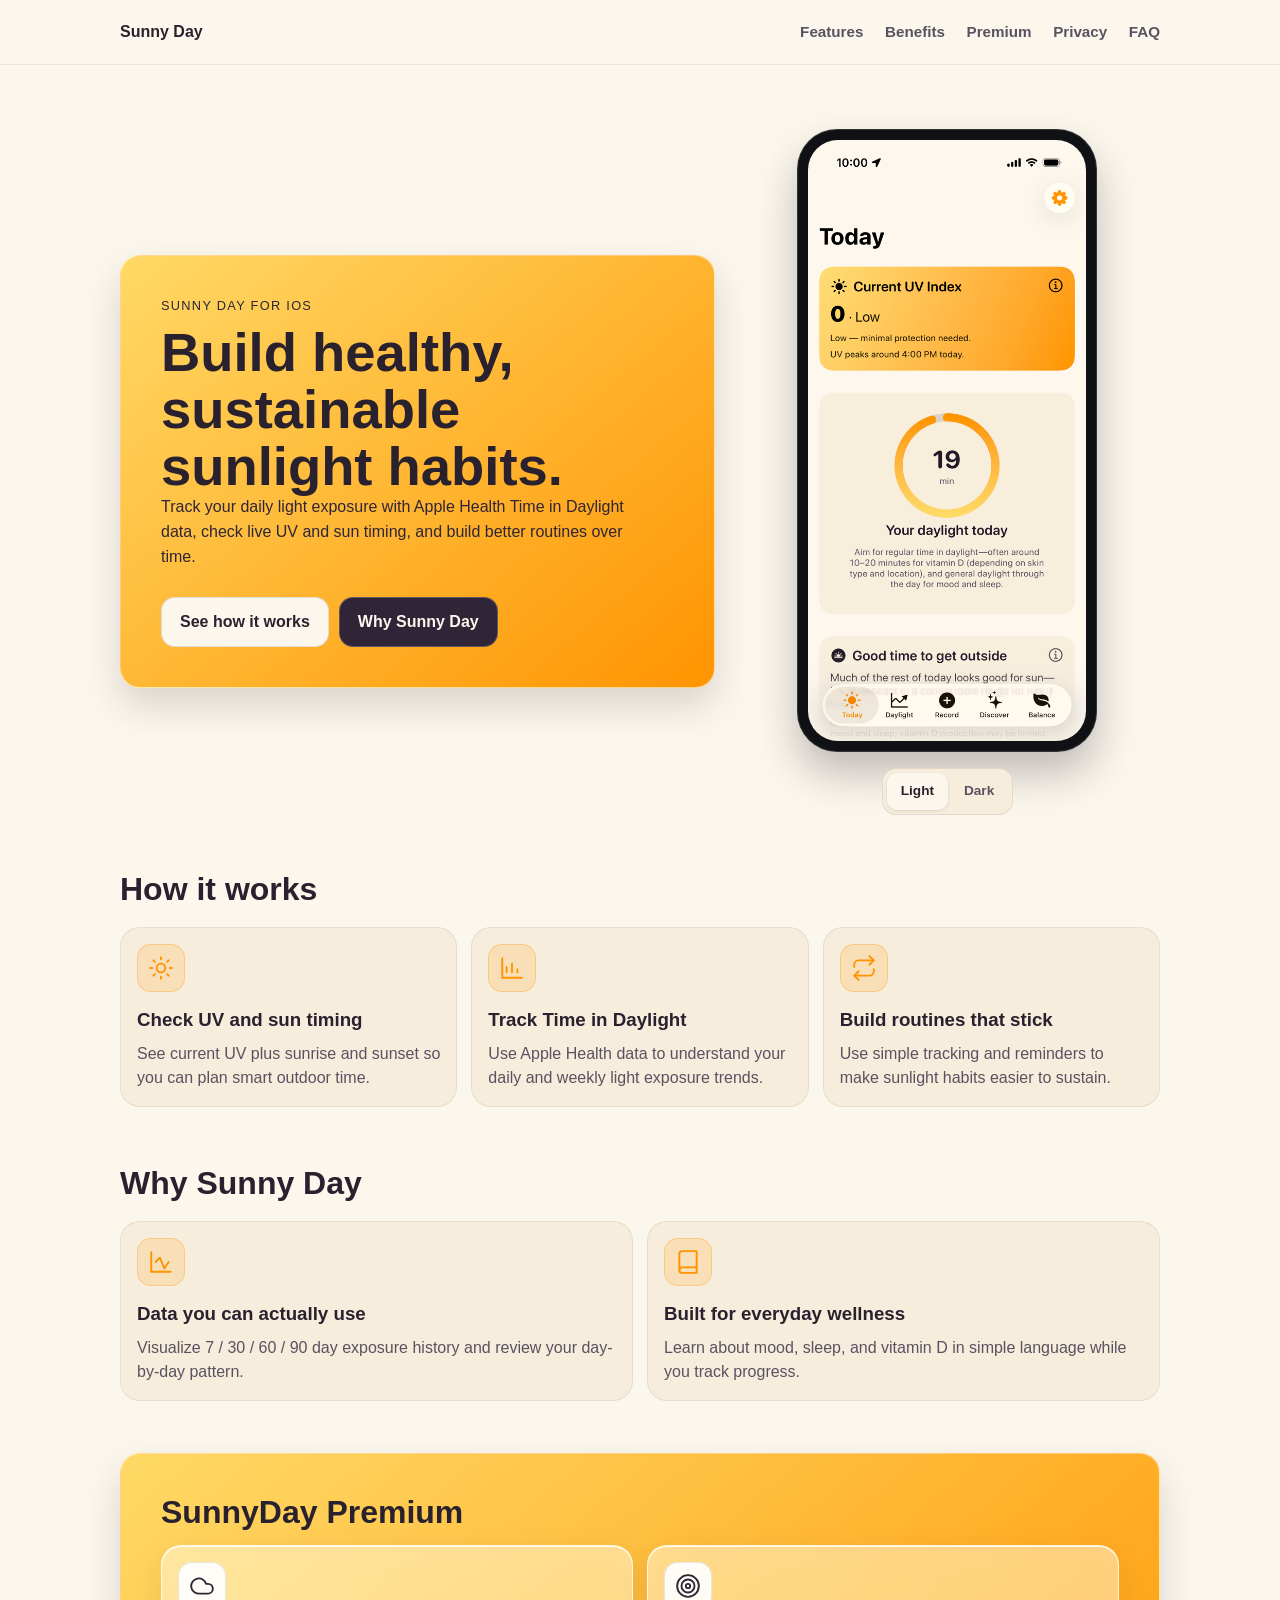
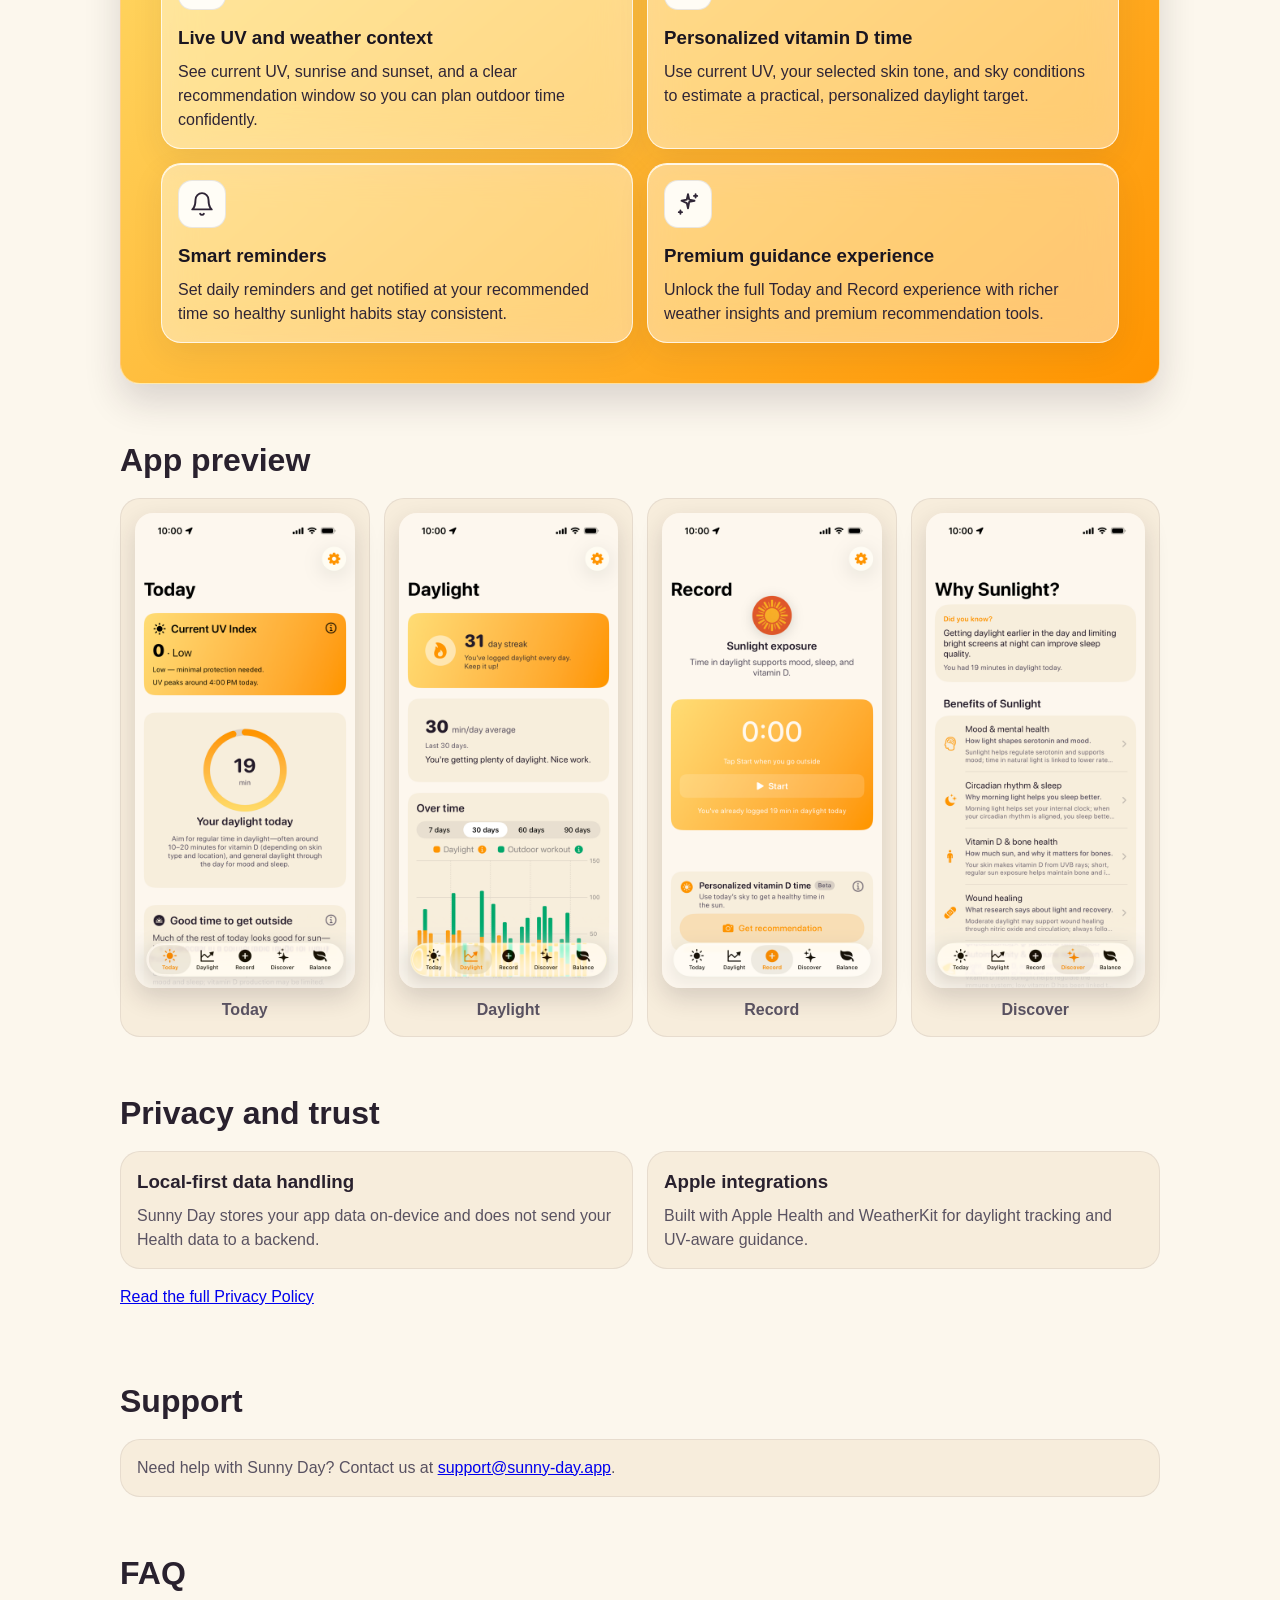
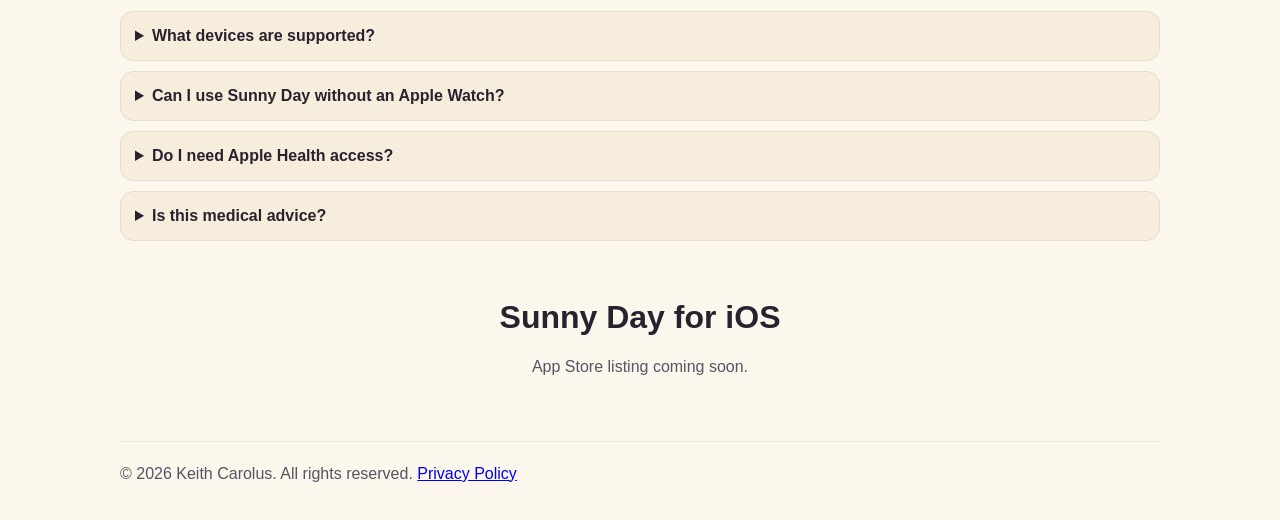
==== commit d22a6ad9: "Marketing site: theme toggle, transitions, light/dark screenshots Add theme.js for Light/Dark contro" ====
--- a/index.html
+++ b/index.html
@@ -44,22 +44,39 @@
 
     <main id="top">
       <section class="hero container">
-        <div class="hero-copy">
-          <p class="eyebrow">Sunny Day for iOS</p>
-          <h1>Build healthy, sustainable sunlight habits.</h1>
-          <p class="body">
-            Track your daily light exposure with Apple Health Time in Daylight
-            data, check live UV and sun timing, and build better routines over
-            time.
-          </p>
-          <div class="cta-row">
-            <a class="cta" href="#features">See how it works</a>
-            <a class="cta cta-primary" href="#benefits">Why Sunny Day</a>
+        <div class="hero-top">
+          <div class="hero-copy">
+            <p class="eyebrow">Sunny Day for iOS</p>
+            <h1>Build healthy, sustainable sunlight habits.</h1>
+            <p class="body">
+              Track your daily light exposure with Apple Health Time in Daylight
+              data, check live UV and sun timing, and build better routines over
+              time.
+            </p>
+            <div class="cta-row">
+              <a class="cta" href="#features">See how it works</a>
+              <a class="cta cta-primary" href="#benefits">Why Sunny Day</a>
+            </div>
           </div>
-        </div>
-        <div class="hero-art" aria-label="Sunny Day app preview">
-          <div class="device-mockup">
-            <img src="./assets/screenshots/01_today.png" alt="Sunny Day Today view screenshot" />
+          <div class="hero-art" aria-label="Sunny Day app preview">
+            <div class="device-mockup">
+              <img
+                src="./assets/screenshots/light/01_today.png"
+                data-screenshot-light="./assets/screenshots/light/01_today.png"
+                data-screenshot-dark="./assets/screenshots/dark/01_today.png"
+                alt="Sunny Day Today view screenshot"
+                width="540"
+                height="1168"
+                loading="eager"
+                decoding="async"
+              />
+            </div>
+            <div class="hero-theme-wrap" id="theme-toggle-wrap">
+              <div class="theme-toggle" role="radiogroup" aria-label="Color scheme">
+                <button type="button" data-theme-choice="light" role="radio" aria-checked="true">Light</button>
+                <button type="button" data-theme-choice="dark" role="radio" aria-checked="false">Dark</button>
+              </div>
+            </div>
           </div>
         </div>
       </section>
@@ -151,19 +168,55 @@
         <h2>App preview</h2>
         <div class="grid four">
           <article class="shot">
-            <img src="./assets/screenshots/01_today.png" alt="Sunny Day Today view screenshot" />
+            <img
+              src="./assets/screenshots/light/01_today.png"
+              data-screenshot-light="./assets/screenshots/light/01_today.png"
+              data-screenshot-dark="./assets/screenshots/dark/01_today.png"
+              alt="Sunny Day Today view screenshot"
+              width="540"
+              height="1168"
+              loading="lazy"
+              decoding="async"
+            />
             <p>Today</p>
           </article>
           <article class="shot">
-            <img src="./assets/screenshots/02_daylight.png" alt="Sunny Day Daylight view screenshot" />
+            <img
+              src="./assets/screenshots/light/02_daylight.png"
+              data-screenshot-light="./assets/screenshots/light/02_daylight.png"
+              data-screenshot-dark="./assets/screenshots/dark/02_daylight.png"
+              alt="Sunny Day Daylight view screenshot"
+              width="540"
+              height="1168"
+              loading="lazy"
+              decoding="async"
+            />
             <p>Daylight</p>
           </article>
           <article class="shot">
-            <img src="./assets/screenshots/03_record.png" alt="Sunny Day Record view screenshot" />
+            <img
+              src="./assets/screenshots/light/03_record.png"
+              data-screenshot-light="./assets/screenshots/light/03_record.png"
+              data-screenshot-dark="./assets/screenshots/dark/03_record.png"
+              alt="Sunny Day Record view screenshot"
+              width="540"
+              height="1168"
+              loading="lazy"
+              decoding="async"
+            />
             <p>Record</p>
           </article>
           <article class="shot">
-            <img src="./assets/screenshots/04_discover.png" alt="Sunny Day Discover view screenshot" />
+            <img
+              src="./assets/screenshots/light/04_discover.png"
+              data-screenshot-light="./assets/screenshots/light/04_discover.png"
+              data-screenshot-dark="./assets/screenshots/dark/04_discover.png"
+              alt="Sunny Day Discover view screenshot"
+              width="540"
+              height="1168"
+              loading="lazy"
+              decoding="async"
+            />
             <p>Discover</p>
           </article>
         </div>
@@ -222,5 +275,6 @@
     <footer class="site-footer container">
       <p>&copy; 2026 Keith Carolus. All rights reserved. <a href="./privacy.html">Privacy Policy</a></p>
     </footer>
+    <script src="./theme.js" defer></script>
   </body>
 </html>
--- a/styles.css
+++ b/styles.css
@@ -13,6 +13,58 @@
   box-sizing: border-box;
 }
 
+@media (prefers-reduced-motion: no-preference) {
+  :root {
+    --theme-t: 0.42s ease;
+  }
+
+  body,
+  .site-header,
+  .site-footer,
+  .card,
+  .shot,
+  details,
+  .device-mockup,
+  .theme-toggle,
+  .theme-toggle button,
+  .hero-copy,
+  .card-icon,
+  .cta,
+  .cta-primary,
+  h1,
+  .premium-sunny-title,
+  .section h2,
+  .eyebrow,
+  .body,
+  .brand,
+  nav a,
+  summary,
+  .premium-sunny .card,
+  .premium-sunny .card h3,
+  .premium-sunny .card p,
+  .premium-sunny .card-icon,
+  .card.legal-card a {
+    transition:
+      background-color var(--theme-t),
+      background var(--theme-t),
+      color var(--theme-t),
+      border-color var(--theme-t),
+      box-shadow var(--theme-t),
+      fill var(--theme-t),
+      stroke var(--theme-t);
+  }
+
+  .shot img {
+    transition:
+      opacity var(--theme-t),
+      box-shadow var(--theme-t);
+  }
+
+  img[data-screenshot-light] {
+    transition: opacity var(--theme-t);
+  }
+}
+
 body {
   margin: 0;
   font-family: ui-rounded, "SF Pro Rounded", -apple-system, BlinkMacSystemFont, "Segoe UI", sans-serif;
@@ -76,11 +128,60 @@
 }
 
 .hero {
+  display: flex;
+  flex-direction: column;
+  gap: 20px;
+  padding: clamp(28px, 5vw, 64px) 0 24px;
+}
+
+.hero-top {
   display: grid;
   gap: 20px;
   grid-template-columns: 1.4fr 1fr;
   align-items: center;
-  padding: clamp(28px, 5vw, 64px) 0 24px;
+}
+
+/* Let the phone column shrink below the PNG intrinsic width (grid default min-width: auto). */
+.hero-top > * {
+  min-width: 0;
+}
+
+.hero-theme-wrap {
+  display: flex;
+  justify-content: center;
+  width: 100%;
+}
+
+.theme-toggle {
+  display: inline-flex;
+  padding: 4px;
+  border-radius: 14px;
+  background: var(--surface-alt);
+  border: 1px solid rgba(41, 33, 46, 0.1);
+  gap: 2px;
+}
+
+.theme-toggle button {
+  font: inherit;
+  font-size: 0.85rem;
+  font-weight: 700;
+  border: none;
+  border-radius: 10px;
+  padding: 8px 14px;
+  cursor: pointer;
+  color: var(--text-secondary);
+  background: transparent;
+}
+
+.theme-toggle button:hover {
+  color: var(--text-primary);
+  background: color-mix(in srgb, var(--surface) 70%, transparent);
+}
+
+.theme-toggle button[aria-checked="true"] {
+  color: var(--text-primary);
+  background: var(--surface);
+  box-shadow: 0 1px 3px rgba(41, 33, 46, 0.12);
 }
 
 .hero-copy {
@@ -139,8 +240,10 @@
 }
 
 .hero-art {
-  display: grid;
-  place-items: center;
+  display: flex;
+  flex-direction: column;
+  align-items: center;
+  gap: 16px;
 }
 
 .device-mockup {
@@ -155,6 +258,8 @@
 .device-mockup img {
   display: block;
   width: 100%;
+  max-width: 100%;
+  height: auto;
   border-radius: 30px;
 }
 
@@ -286,6 +391,7 @@
 
 .shot {
   margin: 0;
+  min-width: 0;
   background: var(--surface-alt);
   border: 1px solid rgba(41, 33, 46, 0.08);
   border-radius: 20px;
@@ -294,8 +400,11 @@
 }
 
 .shot img {
+  display: block;
   width: 100%;
   max-width: 220px;
+  height: auto;
+  margin-inline: auto;
   border-radius: 18px;
   box-shadow: 0 10px 24px rgba(41, 33, 46, 0.16);
 }
@@ -388,9 +497,13 @@
 }
 
 @media (prefers-color-scheme: dark) {
-  .card.legal-card a {
+  :root:not([data-theme="light"]) .card.legal-card a {
     color: #7ec8e8;
   }
+}
+
+:root[data-theme="dark"] .card.legal-card a {
+  color: #7ec8e8;
 }
 
 @media (max-width: 520px) {
@@ -408,7 +521,7 @@
 }
 
 @media (max-width: 860px) {
-  .hero {
+  .hero-top {
     grid-template-columns: 1fr;
   }
 
@@ -429,7 +542,7 @@
 }
 
 @media (prefers-color-scheme: dark) {
-  :root {
+  :root:not([data-theme="light"]) {
     --surface: #1c1a1f;
     --surface-alt: #2e2930;
     --text-primary: #faf5f0;
@@ -438,43 +551,42 @@
     --brand-secondary: #f2bf59;
   }
 
-  .site-header,
-  .site-footer,
-  .card,
-  .shot,
-  details {
+  :root:not([data-theme="light"]) .site-header,
+  :root:not([data-theme="light"]) .site-footer,
+  :root:not([data-theme="light"]) .card,
+  :root:not([data-theme="light"]) .shot,
+  :root:not([data-theme="light"]) details {
     border-color: rgba(255, 255, 255, 0.09);
   }
 
-  .eyebrow {
+  :root:not([data-theme="light"]) .eyebrow {
     color: rgba(250, 245, 240, 0.85);
   }
 
-  .cta {
+  :root:not([data-theme="light"]) .cta {
     border-color: rgba(255, 255, 255, 0.1);
   }
 
-  .cta-primary {
+  :root:not([data-theme="light"]) .cta-primary {
     background: #faf5f0;
     color: #1c1a1f;
   }
 
-  .cta-primary:hover {
+  :root:not([data-theme="light"]) .cta-primary:hover {
     background: #e9ddd1;
   }
 
-  .device-mockup {
+  :root:not([data-theme="light"]) .device-mockup {
     background: #090a0c;
     border-color: rgba(255, 255, 255, 0.2);
   }
 
-  .card-icon {
+  :root:not([data-theme="light"]) .card-icon {
     background: color-mix(in srgb, var(--brand-primary) 22%, transparent);
     border-color: color-mix(in srgb, var(--brand-primary) 38%, transparent);
   }
 
-  /* Same light-glass panels on the sunny gradient (not gray chips) */
-  .premium-sunny .card {
+  :root:not([data-theme="light"]) .premium-sunny .card {
     background: rgba(255, 255, 255, 0.38);
     border: 1px solid rgba(255, 255, 255, 0.55);
     backdrop-filter: blur(20px) saturate(1.1);
@@ -484,17 +596,113 @@
       inset 0 1px 0 rgba(255, 255, 255, 0.5);
   }
 
-  .premium-sunny .card h3 {
+  :root:not([data-theme="light"]) .premium-sunny .card h3 {
     color: #141018;
   }
 
-  .premium-sunny .card p {
+  :root:not([data-theme="light"]) .premium-sunny .card p {
     color: #2f2536;
   }
 
-  .premium-sunny .card-icon {
+  :root:not([data-theme="light"]) .premium-sunny .card-icon {
     background: rgba(255, 255, 255, 0.88);
     border: 1px solid rgba(41, 33, 46, 0.12);
     color: #1a1520;
   }
-}
+
+  :root:not([data-theme="light"]) .theme-toggle {
+    background: rgba(255, 255, 255, 0.06);
+    border-color: rgba(255, 255, 255, 0.12);
+  }
+
+  :root:not([data-theme="light"]) .theme-toggle button:hover {
+    background: rgba(255, 255, 255, 0.08);
+  }
+
+  :root:not([data-theme="light"]) .theme-toggle button[aria-checked="true"] {
+    background: rgba(255, 255, 255, 0.14);
+    box-shadow: 0 1px 3px rgba(0, 0, 0, 0.35);
+  }
+}
+
+:root[data-theme="dark"] {
+  --surface: #1c1a1f;
+  --surface-alt: #2e2930;
+  --text-primary: #faf5f0;
+  --text-secondary: #b8afbf;
+  --brand-primary: #ff9e26;
+  --brand-secondary: #f2bf59;
+}
+
+:root[data-theme="dark"] .site-header,
+:root[data-theme="dark"] .site-footer,
+:root[data-theme="dark"] .card,
+:root[data-theme="dark"] .shot,
+:root[data-theme="dark"] details {
+  border-color: rgba(255, 255, 255, 0.09);
+}
+
+:root[data-theme="dark"] .eyebrow {
+  color: rgba(250, 245, 240, 0.85);
+}
+
+:root[data-theme="dark"] .cta {
+  border-color: rgba(255, 255, 255, 0.1);
+}
+
+:root[data-theme="dark"] .cta-primary {
+  background: #faf5f0;
+  color: #1c1a1f;
+}
+
+:root[data-theme="dark"] .cta-primary:hover {
+  background: #e9ddd1;
+}
+
+:root[data-theme="dark"] .device-mockup {
+  background: #090a0c;
+  border-color: rgba(255, 255, 255, 0.2);
+}
+
+:root[data-theme="dark"] .card-icon {
+  background: color-mix(in srgb, var(--brand-primary) 22%, transparent);
+  border-color: color-mix(in srgb, var(--brand-primary) 38%, transparent);
+}
+
+:root[data-theme="dark"] .premium-sunny .card {
+  background: rgba(255, 255, 255, 0.38);
+  border: 1px solid rgba(255, 255, 255, 0.55);
+  backdrop-filter: blur(20px) saturate(1.1);
+  -webkit-backdrop-filter: blur(20px) saturate(1.1);
+  box-shadow:
+    0 12px 40px rgba(0, 0, 0, 0.18),
+    inset 0 1px 0 rgba(255, 255, 255, 0.5);
+}
+
+:root[data-theme="dark"] .premium-sunny .card h3 {
+  color: #141018;
+}
+
+:root[data-theme="dark"] .premium-sunny .card p {
+  color: #2f2536;
+}
+
+:root[data-theme="dark"] .premium-sunny .card-icon {
+  background: rgba(255, 255, 255, 0.88);
+  border: 1px solid rgba(41, 33, 46, 0.12);
+  color: #1a1520;
+}
+
+:root[data-theme="dark"] .theme-toggle {
+  background: rgba(255, 255, 255, 0.06);
+  border-color: rgba(255, 255, 255, 0.12);
+}
+
+:root[data-theme="dark"] .theme-toggle button:hover {
+  background: rgba(255, 255, 255, 0.08);
+}
+
+:root[data-theme="dark"] .theme-toggle button[aria-checked="true"] {
+  background: rgba(255, 255, 255, 0.14);
+  box-shadow: 0 1px 3px rgba(0, 0, 0, 0.35);
+}
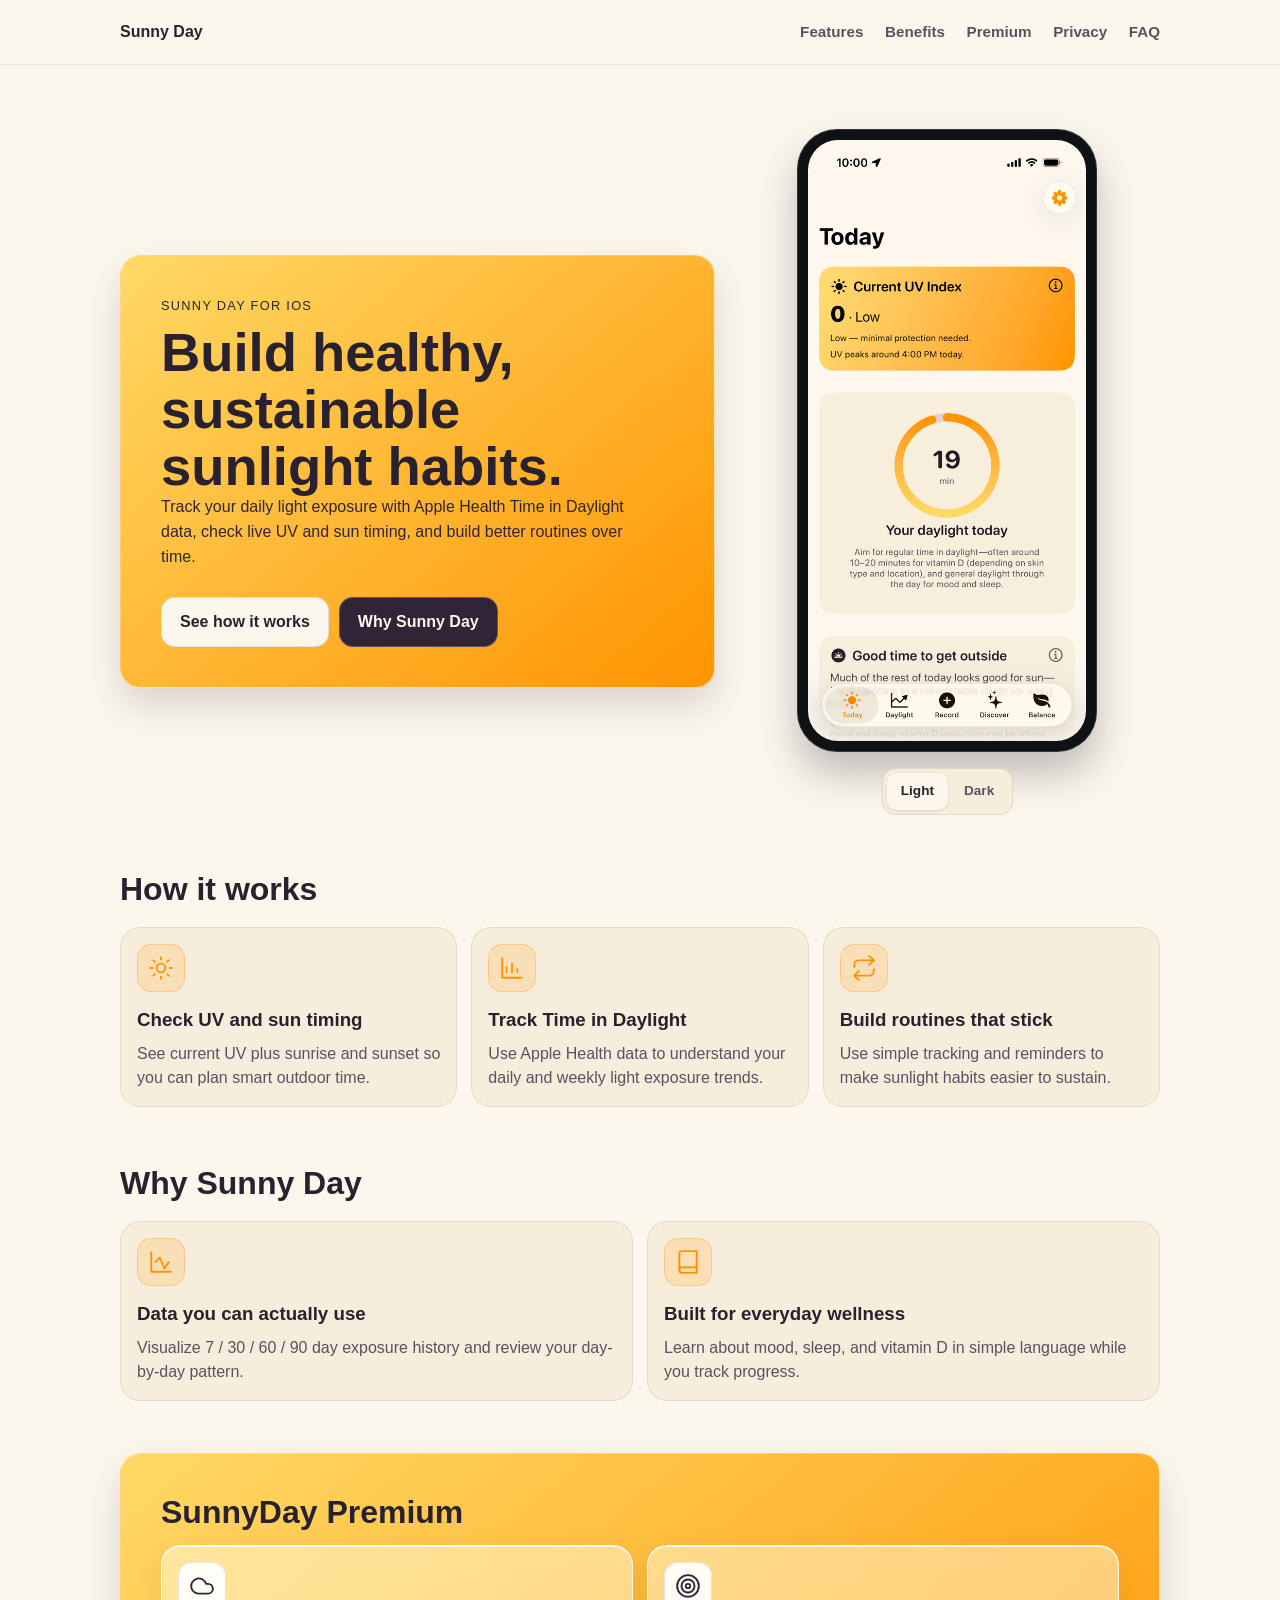
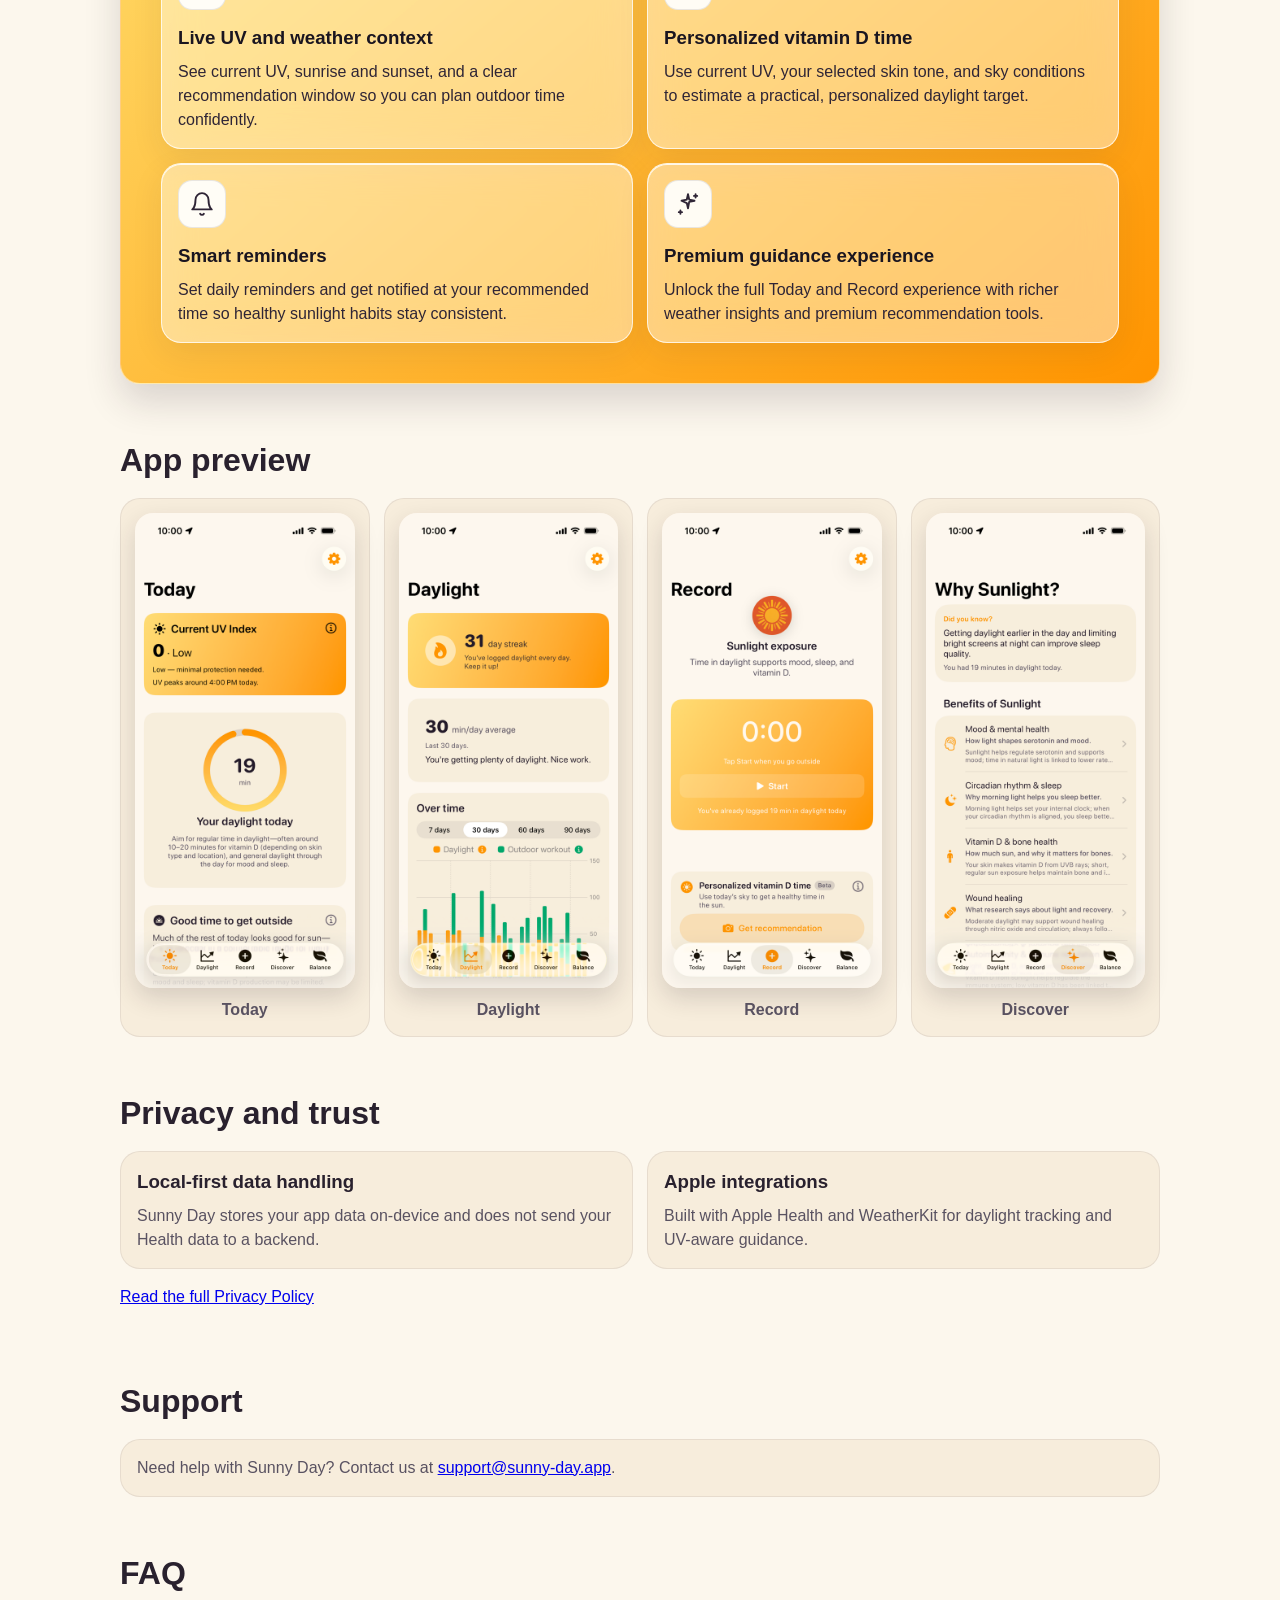
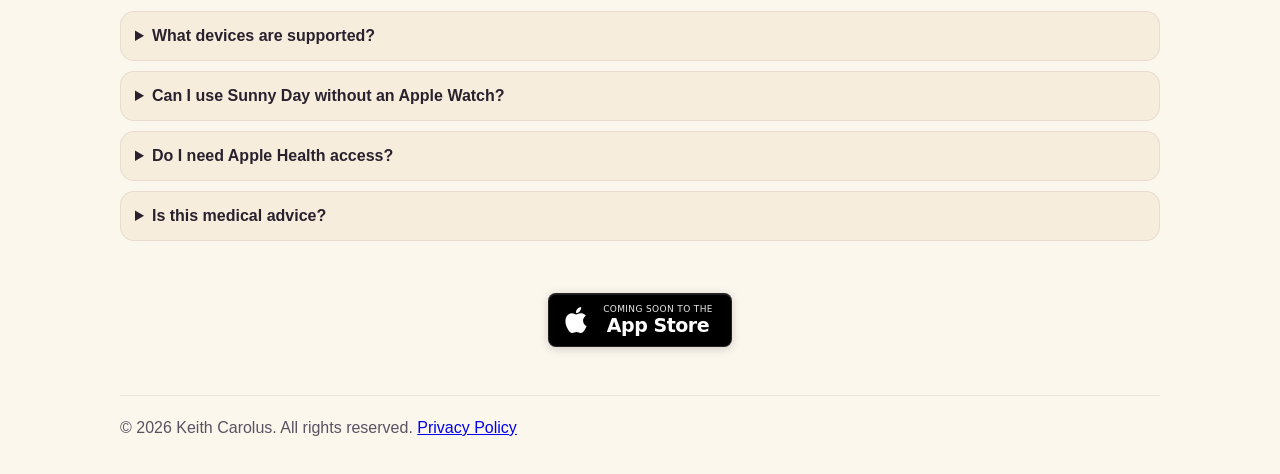
==== commit 405748c1: "Simplify CTA: App Store badge only, remove sustainability pill Drop the twin-pill row and sustainabi" ====
--- a/index.html
+++ b/index.html
@@ -266,9 +266,21 @@
         </div>
       </section>
 
-      <section class="section section-cta container">
-        <h2>Sunny Day for iOS</h2>
-        <p>App Store listing coming soon.</p>
+      <section class="section section-cta container" aria-label="App Store availability">
+        <div class="cta-pill" role="img" aria-label="Coming soon to the App Store">
+          <img
+            class="cta-pill__mark"
+            src="./assets/apple-logo.svg"
+            alt=""
+            width="24"
+            height="29"
+            decoding="async"
+          />
+          <div class="cta-pill__copy">
+            <span class="cta-pill__line cta-pill__line--small">Coming soon to the</span>
+            <span class="cta-pill__line cta-pill__line--big">App Store</span>
+          </div>
+        </div>
       </section>
     </main>
 
--- a/styles.css
+++ b/styles.css
@@ -43,7 +43,8 @@
   .premium-sunny .card h3,
   .premium-sunny .card p,
   .premium-sunny .card-icon,
-  .card.legal-card a {
+  .card.legal-card a,
+  .cta-pill {
     transition:
       background-color var(--theme-t),
       background var(--theme-t),
@@ -184,12 +185,72 @@
   box-shadow: 0 1px 3px rgba(41, 33, 46, 0.12);
 }
 
+/* App Store “coming soon” badge. */
+.cta-pill {
+  display: inline-flex;
+  align-items: center;
+  gap: 12px 14px;
+  padding: 10px 18px 10px 14px;
+  border-radius: 8px;
+  background: #000;
+  color: #fff;
+  border: 1px solid rgba(255, 255, 255, 0.14);
+  box-shadow:
+    0 2px 10px rgba(41, 33, 46, 0.2),
+    inset 0 1px 0 rgba(255, 255, 255, 0.12);
+  font-family:
+    -apple-system,
+    BlinkMacSystemFont,
+    "SF Pro Text",
+    "SF Pro Display",
+    system-ui,
+    sans-serif;
+  max-width: 100%;
+  flex: 0 0 auto;
+}
+
+.cta-pill__mark {
+  display: block;
+  width: 26px;
+  height: auto;
+  flex-shrink: 0;
+  align-self: center;
+}
+
+.cta-pill__copy {
+  display: flex;
+  flex-direction: column;
+  align-items: center;
+  line-height: 1.12;
+  text-align: center;
+}
+
+.cta-pill__line {
+  display: block;
+}
+
+.cta-pill__line--small {
+  font-size: 9px;
+  font-weight: 400;
+  letter-spacing: 0.04em;
+  text-transform: uppercase;
+  opacity: 0.92;
+}
+
+.cta-pill__line--big {
+  font-size: clamp(17px, 4.2vw, 19px);
+  font-weight: 600;
+  letter-spacing: -0.025em;
+  margin-top: 1px;
+}
+
 .hero-copy {
   background: linear-gradient(140deg, var(--brand-secondary), var(--brand-primary));
   border: 1px solid rgba(255, 255, 255, 0.45);
   border-radius: 20px;
   padding: clamp(24px, 4vw, 40px);
   box-shadow: 0 18px 36px rgba(41, 33, 46, 0.16);
+  width: 100%;
 }
 
 /* Full-width sunny card (same treatment as hero copy) for Premium */
@@ -442,11 +503,6 @@
   padding-bottom: 48px;
 }
 
-.section-cta p {
-  margin: 0 0 14px;
-  color: var(--text-secondary);
-}
-
 .site-footer {
   border-top: 1px solid rgba(41, 33, 46, 0.08);
   padding: 20px 0 34px;
@@ -581,6 +637,15 @@
     border-color: rgba(255, 255, 255, 0.2);
   }
 
+  :root:not([data-theme="light"]) .cta-pill {
+    background: #0c0c0e;
+    color: #fafafa;
+    border-color: rgba(255, 255, 255, 0.16);
+    box-shadow:
+      0 2px 16px rgba(0, 0, 0, 0.45),
+      inset 0 1px 0 rgba(255, 255, 255, 0.08);
+  }
+
   :root:not([data-theme="light"]) .card-icon {
     background: color-mix(in srgb, var(--brand-primary) 22%, transparent);
     border-color: color-mix(in srgb, var(--brand-primary) 38%, transparent);
@@ -664,6 +729,15 @@
   border-color: rgba(255, 255, 255, 0.2);
 }
 
+:root[data-theme="dark"] .cta-pill {
+  background: #0c0c0e;
+  color: #fafafa;
+  border-color: rgba(255, 255, 255, 0.16);
+  box-shadow:
+    0 2px 16px rgba(0, 0, 0, 0.45),
+    inset 0 1px 0 rgba(255, 255, 255, 0.08);
+}
+
 :root[data-theme="dark"] .card-icon {
   background: color-mix(in srgb, var(--brand-primary) 22%, transparent);
   border-color: color-mix(in srgb, var(--brand-primary) 38%, transparent);
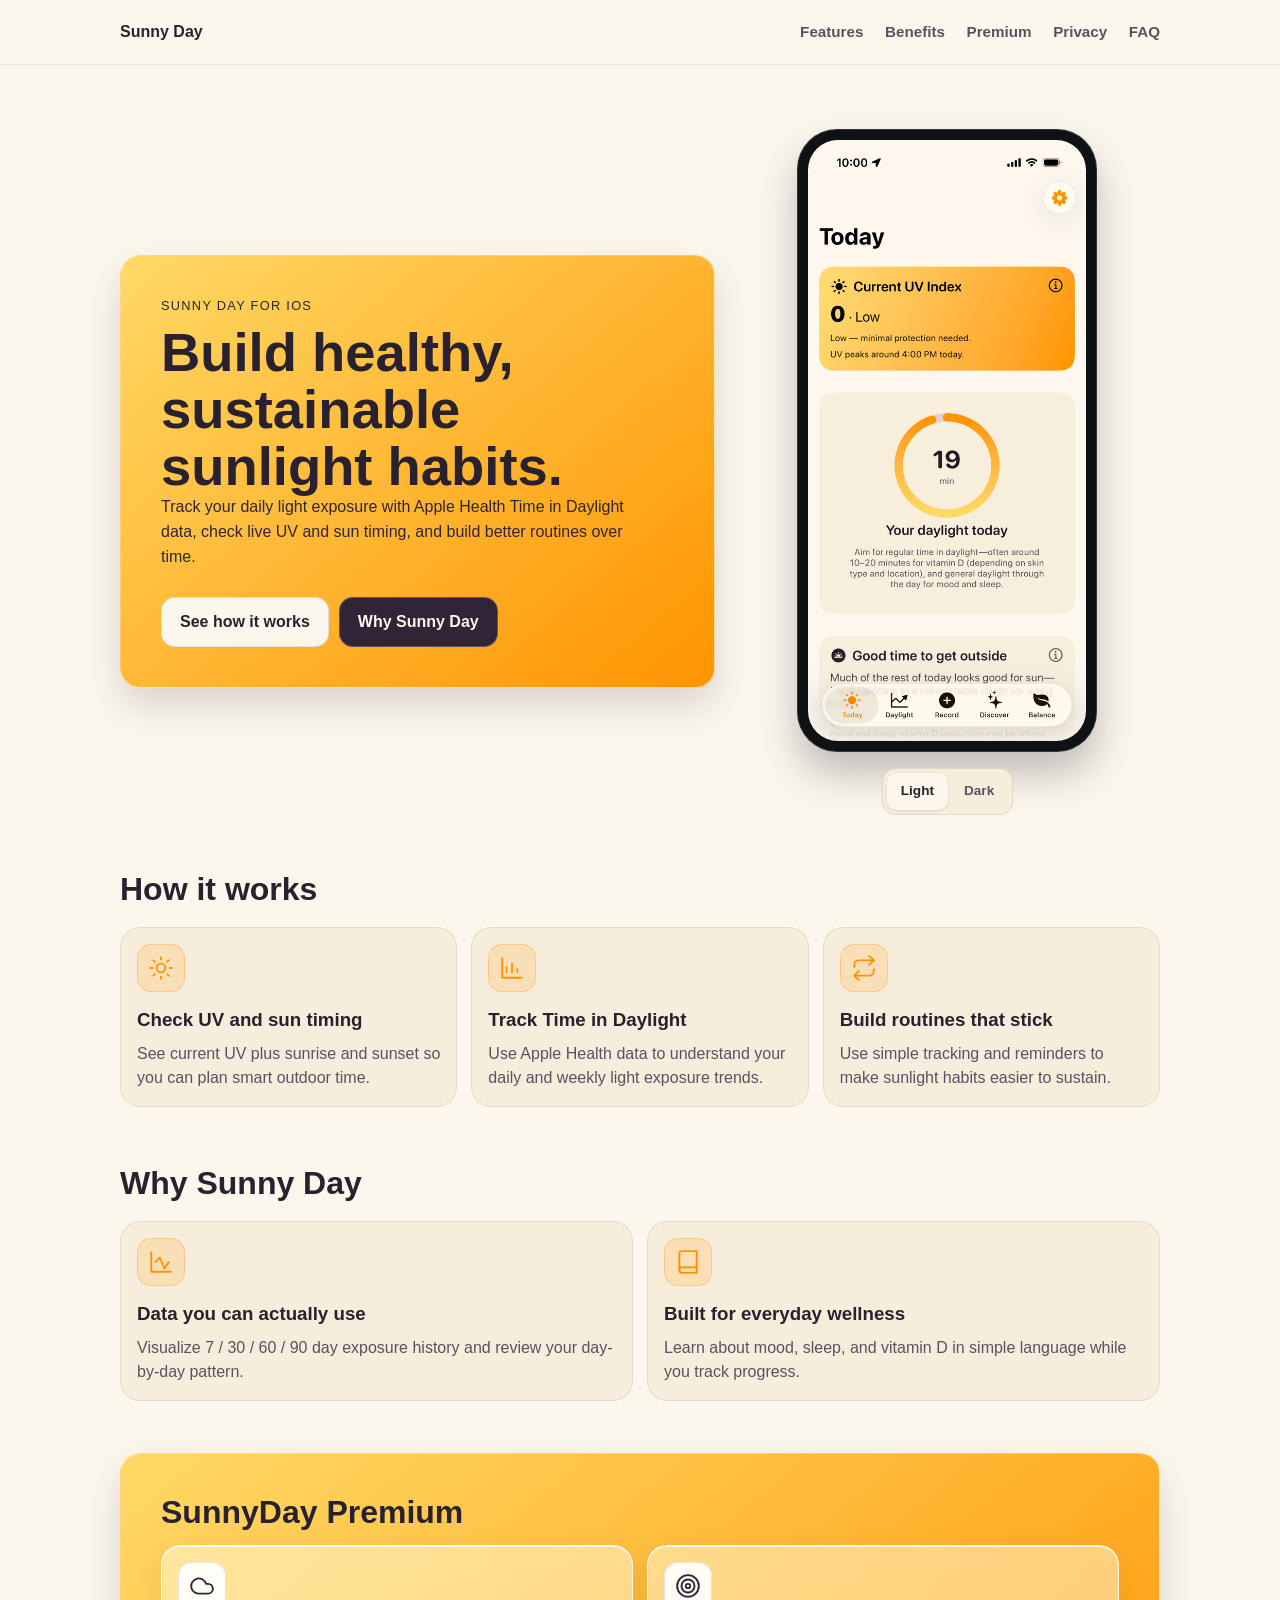
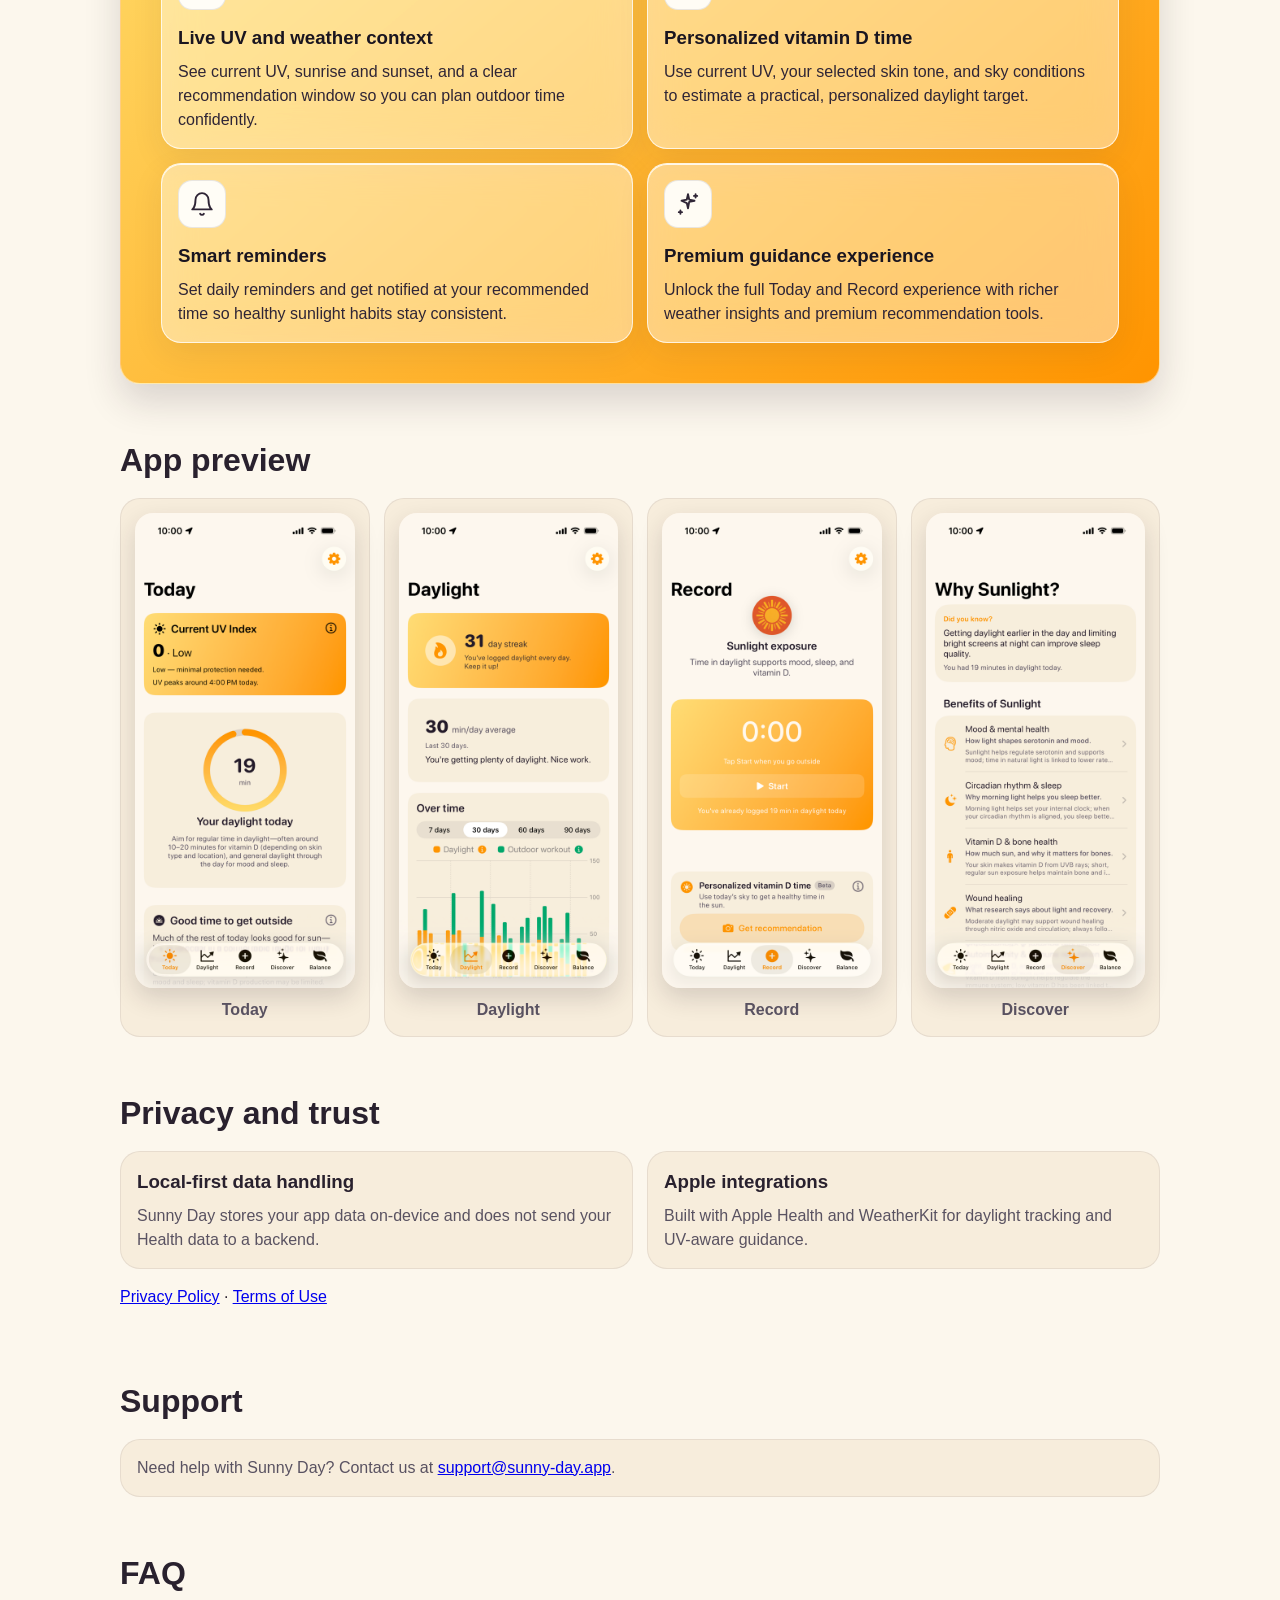
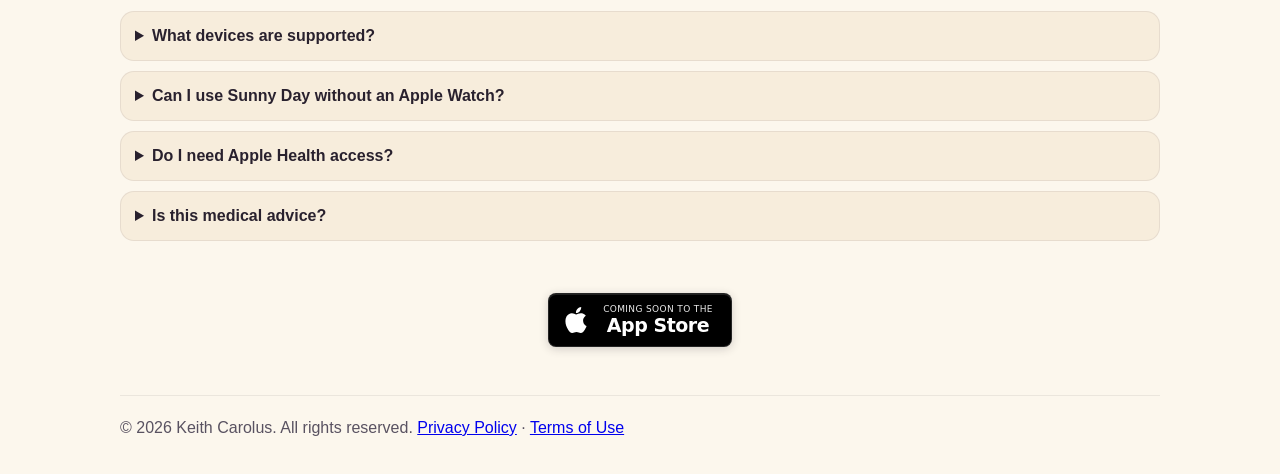
==== commit 475e9c60: "Add terms of use, update privacy policy, add gitignore - New terms.html with comprehensive EULA wrap" ====
--- a/index.html
+++ b/index.html
@@ -234,7 +234,7 @@
             <p>Built with Apple Health and WeatherKit for daylight tracking and UV-aware guidance.</p>
           </article>
         </div>
-        <p><a href="./privacy.html">Read the full Privacy Policy</a></p>
+        <p><a href="./privacy.html">Privacy Policy</a> &middot; <a href="./terms.html">Terms of Use</a></p>
       </section>
 
       <section id="support" class="section container">
@@ -285,7 +285,7 @@
     </main>
 
     <footer class="site-footer container">
-      <p>&copy; 2026 Keith Carolus. All rights reserved. <a href="./privacy.html">Privacy Policy</a></p>
+      <p>&copy; 2026 Keith Carolus. All rights reserved. <a href="./privacy.html">Privacy Policy</a> &middot; <a href="./terms.html">Terms of Use</a></p>
     </footer>
     <script src="./theme.js" defer></script>
   </body>
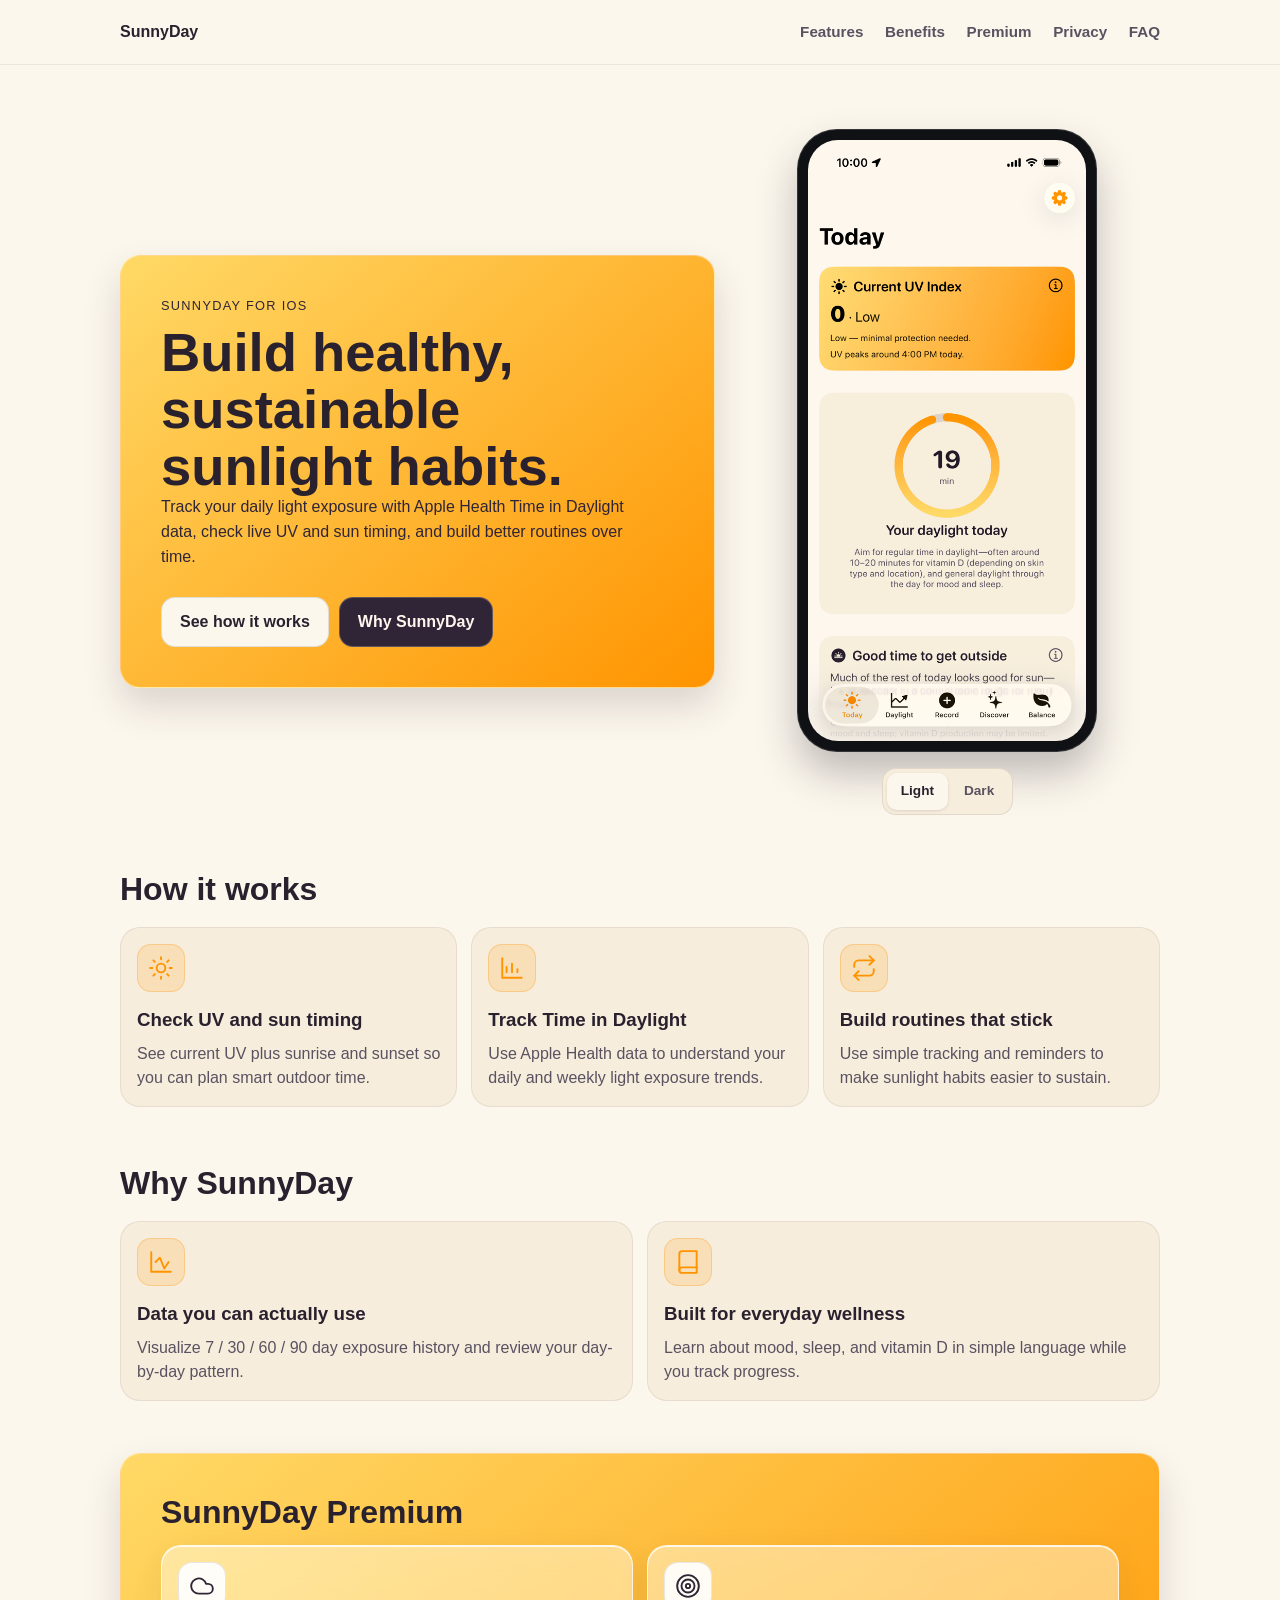
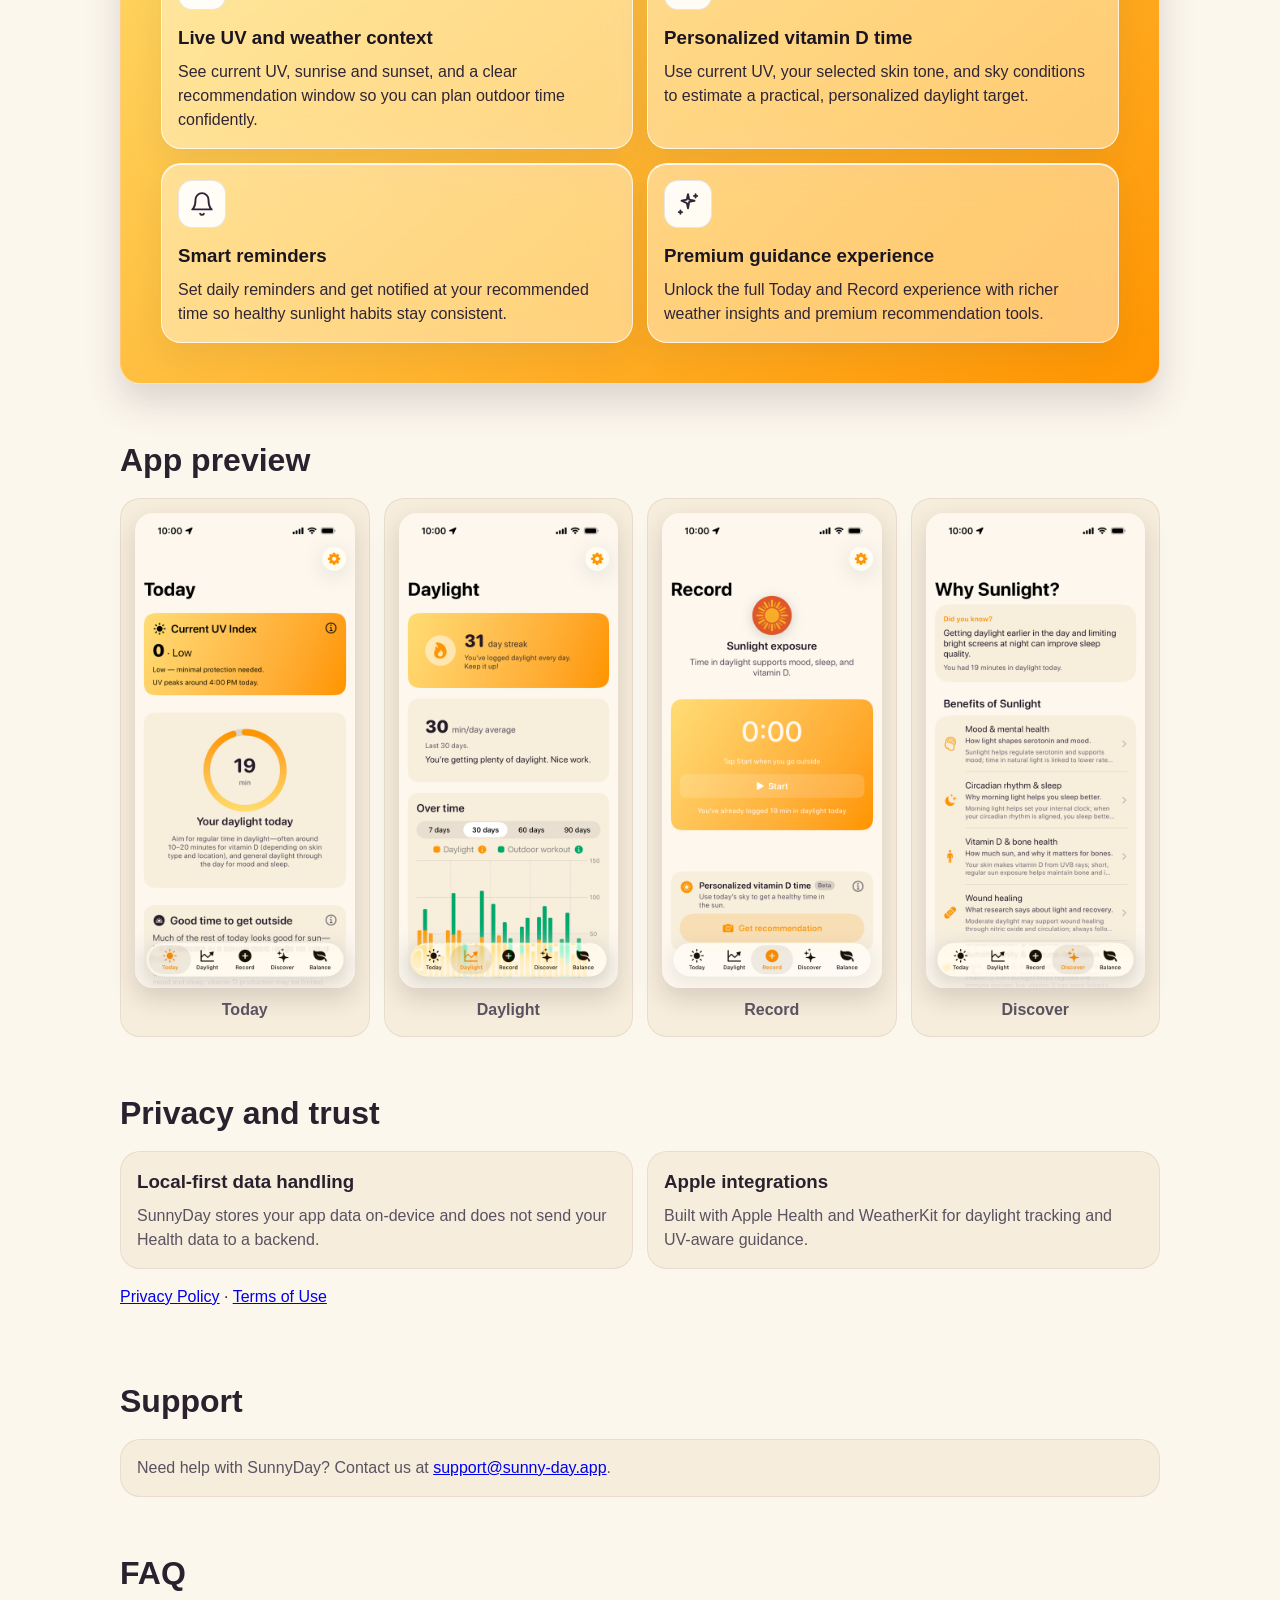
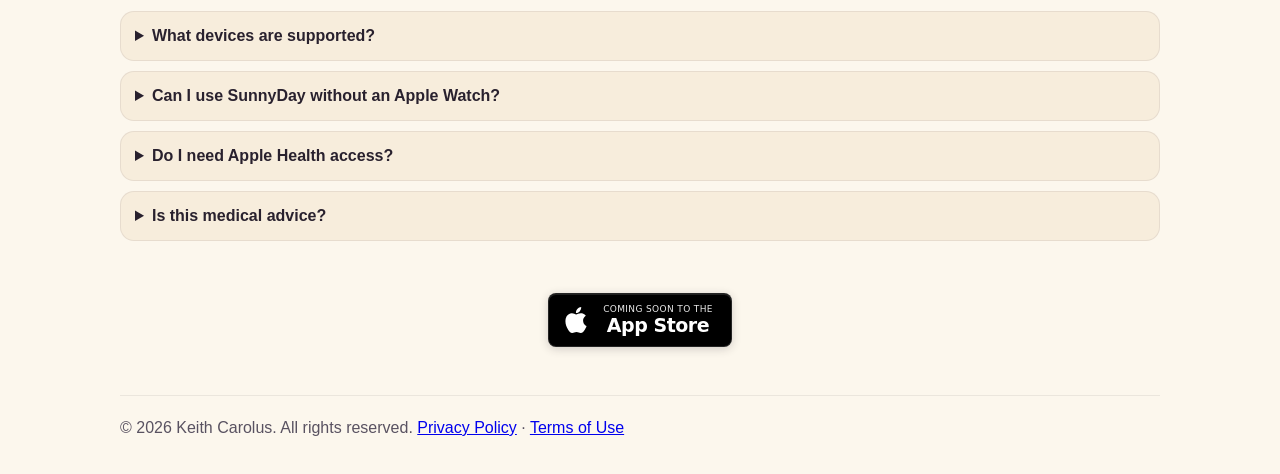
==== commit 7a2d23f8: "Unify brand name to SunnyDay (one word) across all pages Replaces every "Sunny Day" with "SunnyDay" " ====
--- a/index.html
+++ b/index.html
@@ -3,21 +3,21 @@
   <head>
     <meta charset="utf-8" />
     <meta name="viewport" content="width=device-width, initial-scale=1" />
-    <title>Sunny Day</title>
+    <title>SunnyDay</title>
     <meta
       name="description"
-      content="Sunny Day for iOS helps you build healthy, sustainable sunlight habits."
+      content="SunnyDay for iOS helps you build healthy, sustainable sunlight habits."
     />
-    <meta property="og:title" content="Sunny Day for iOS" />
+    <meta property="og:title" content="SunnyDay for iOS" />
     <meta
       property="og:description"
-      content="Track daylight, check UV, and build healthy sunlight routines with Sunny Day."
+      content="Track daylight, check UV, and build healthy sunlight routines with SunnyDay."
     />
     <meta property="og:type" content="website" />
     <meta property="og:url" content="https://sunny-day.app/" />
     <meta property="og:image" content="https://sunny-day.app/apple-touch-icon.png" />
     <meta name="twitter:card" content="summary_large_image" />
-    <meta name="twitter:title" content="Sunny Day for iOS" />
+    <meta name="twitter:title" content="SunnyDay for iOS" />
     <meta
       name="twitter:description"
       content="Build healthy, sustainable sunlight habits with data from Apple Health."
@@ -31,7 +31,7 @@
   <body>
     <header class="site-header">
       <div class="container nav-wrap">
-        <a class="brand" href="#top">Sunny Day</a>
+        <a class="brand" href="#top">SunnyDay</a>
         <nav aria-label="Primary">
           <a href="#features">Features</a>
           <a href="#benefits">Benefits</a>
@@ -46,7 +46,7 @@
       <section class="hero container">
         <div class="hero-top">
           <div class="hero-copy">
-            <p class="eyebrow">Sunny Day for iOS</p>
+            <p class="eyebrow">SunnyDay for iOS</p>
             <h1>Build healthy, sustainable sunlight habits.</h1>
             <p class="body">
               Track your daily light exposure with Apple Health Time in Daylight
@@ -55,16 +55,16 @@
             </p>
             <div class="cta-row">
               <a class="cta" href="#features">See how it works</a>
-              <a class="cta cta-primary" href="#benefits">Why Sunny Day</a>
-            </div>
-          </div>
-          <div class="hero-art" aria-label="Sunny Day app preview">
+              <a class="cta cta-primary" href="#benefits">Why SunnyDay</a>
+            </div>
+          </div>
+          <div class="hero-art" aria-label="SunnyDay app preview">
             <div class="device-mockup">
               <img
                 src="./assets/screenshots/light/01_today.png"
                 data-screenshot-light="./assets/screenshots/light/01_today.png"
                 data-screenshot-dark="./assets/screenshots/dark/01_today.png"
-                alt="Sunny Day Today view screenshot"
+                alt="SunnyDay Today view screenshot"
                 width="540"
                 height="1168"
                 loading="eager"
@@ -109,7 +109,7 @@
       </section>
 
       <section id="benefits" class="section container">
-        <h2>Why Sunny Day</h2>
+        <h2>Why SunnyDay</h2>
         <div class="grid two">
           <article class="card">
             <div class="card-icon" aria-hidden="true">
@@ -172,7 +172,7 @@
               src="./assets/screenshots/light/01_today.png"
               data-screenshot-light="./assets/screenshots/light/01_today.png"
               data-screenshot-dark="./assets/screenshots/dark/01_today.png"
-              alt="Sunny Day Today view screenshot"
+              alt="SunnyDay Today view screenshot"
               width="540"
               height="1168"
               loading="lazy"
@@ -185,7 +185,7 @@
               src="./assets/screenshots/light/02_daylight.png"
               data-screenshot-light="./assets/screenshots/light/02_daylight.png"
               data-screenshot-dark="./assets/screenshots/dark/02_daylight.png"
-              alt="Sunny Day Daylight view screenshot"
+              alt="SunnyDay Daylight view screenshot"
               width="540"
               height="1168"
               loading="lazy"
@@ -198,7 +198,7 @@
               src="./assets/screenshots/light/03_record.png"
               data-screenshot-light="./assets/screenshots/light/03_record.png"
               data-screenshot-dark="./assets/screenshots/dark/03_record.png"
-              alt="Sunny Day Record view screenshot"
+              alt="SunnyDay Record view screenshot"
               width="540"
               height="1168"
               loading="lazy"
@@ -211,7 +211,7 @@
               src="./assets/screenshots/light/04_discover.png"
               data-screenshot-light="./assets/screenshots/light/04_discover.png"
               data-screenshot-dark="./assets/screenshots/dark/04_discover.png"
-              alt="Sunny Day Discover view screenshot"
+              alt="SunnyDay Discover view screenshot"
               width="540"
               height="1168"
               loading="lazy"
@@ -227,7 +227,7 @@
         <div class="grid two">
           <article class="card">
             <h3>Local-first data handling</h3>
-            <p>Sunny Day stores your app data on-device and does not send your Health data to a backend.</p>
+            <p>SunnyDay stores your app data on-device and does not send your Health data to a backend.</p>
           </article>
           <article class="card">
             <h3>Apple integrations</h3>
@@ -240,7 +240,7 @@
       <section id="support" class="section container">
         <h2>Support</h2>
         <div class="card">
-          <p>Need help with Sunny Day? Contact us at <a href="mailto:support@sunny-day.app">support@sunny-day.app</a>.</p>
+          <p>Need help with SunnyDay? Contact us at <a href="mailto:support@sunny-day.app">support@sunny-day.app</a>.</p>
         </div>
       </section>
 
@@ -249,19 +249,19 @@
         <div class="faq-list">
           <details>
             <summary>What devices are supported?</summary>
-            <p>Sunny Day requires iOS 26 or later on iPhone. For Apple Health Time in Daylight data, you need a compatible Apple Watch (SE 2, Series 6, Ultra, and newer).</p>
-          </details>
-          <details>
-            <summary>Can I use Sunny Day without an Apple Watch?</summary>
+            <p>SunnyDay requires iOS 26 or later on iPhone. For Apple Health Time in Daylight data, you need a compatible Apple Watch (SE 2, Series 6, Ultra, and newer).</p>
+          </details>
+          <details>
+            <summary>Can I use SunnyDay without an Apple Watch?</summary>
             <p>Yes. You can still use UV and sun timing features and manually record daylight sessions. Apple Watch is needed only for automatic Time in Daylight tracking from Health.</p>
           </details>
           <details>
             <summary>Do I need Apple Health access?</summary>
-            <p>For exposure tracking features, yes. Sunny Day reads and writes the Time in Daylight quantity type for history views and manual recordings.</p>
+            <p>For exposure tracking features, yes. SunnyDay reads and writes the Time in Daylight quantity type for history views and manual recordings.</p>
           </details>
           <details>
             <summary>Is this medical advice?</summary>
-            <p>No. Sunny Day is a general wellness app and does not provide medical advice, diagnosis, or treatment.</p>
+            <p>No. SunnyDay is a general wellness app and does not provide medical advice, diagnosis, or treatment.</p>
           </details>
         </div>
       </section>
